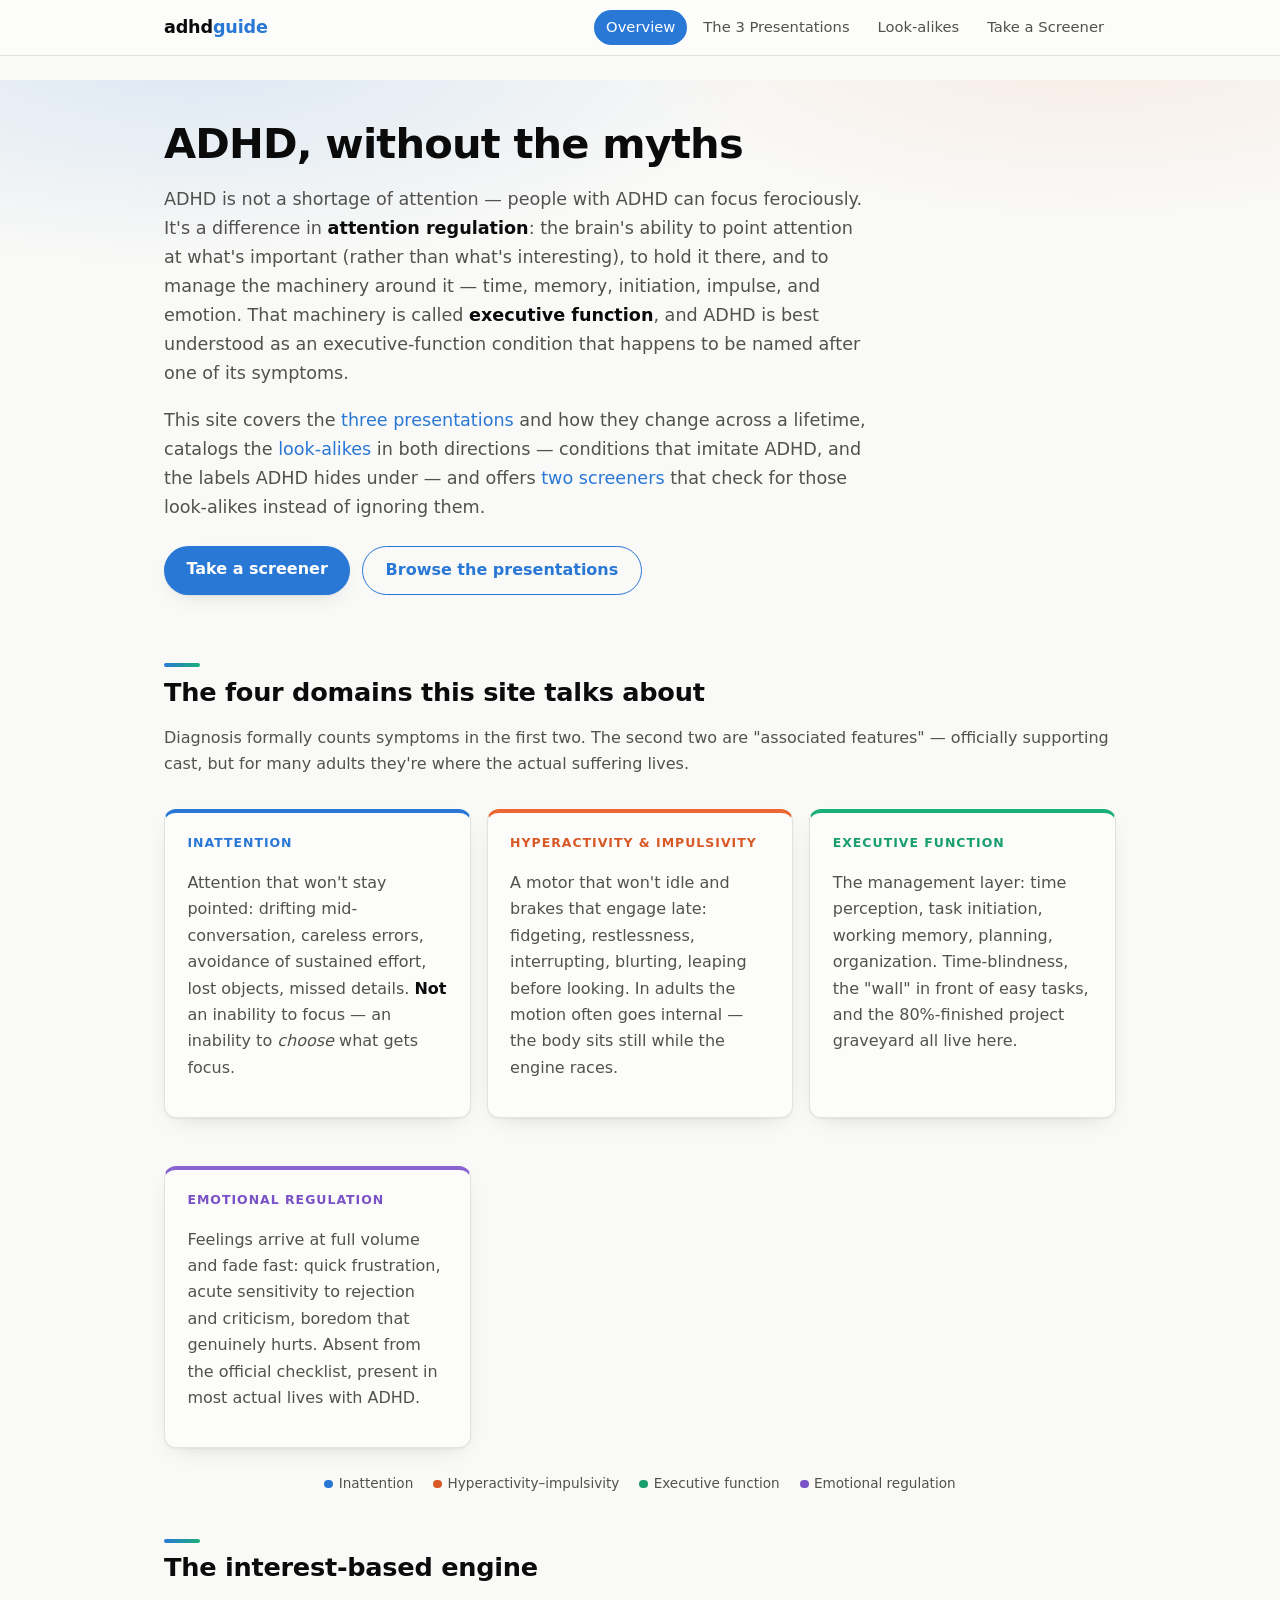
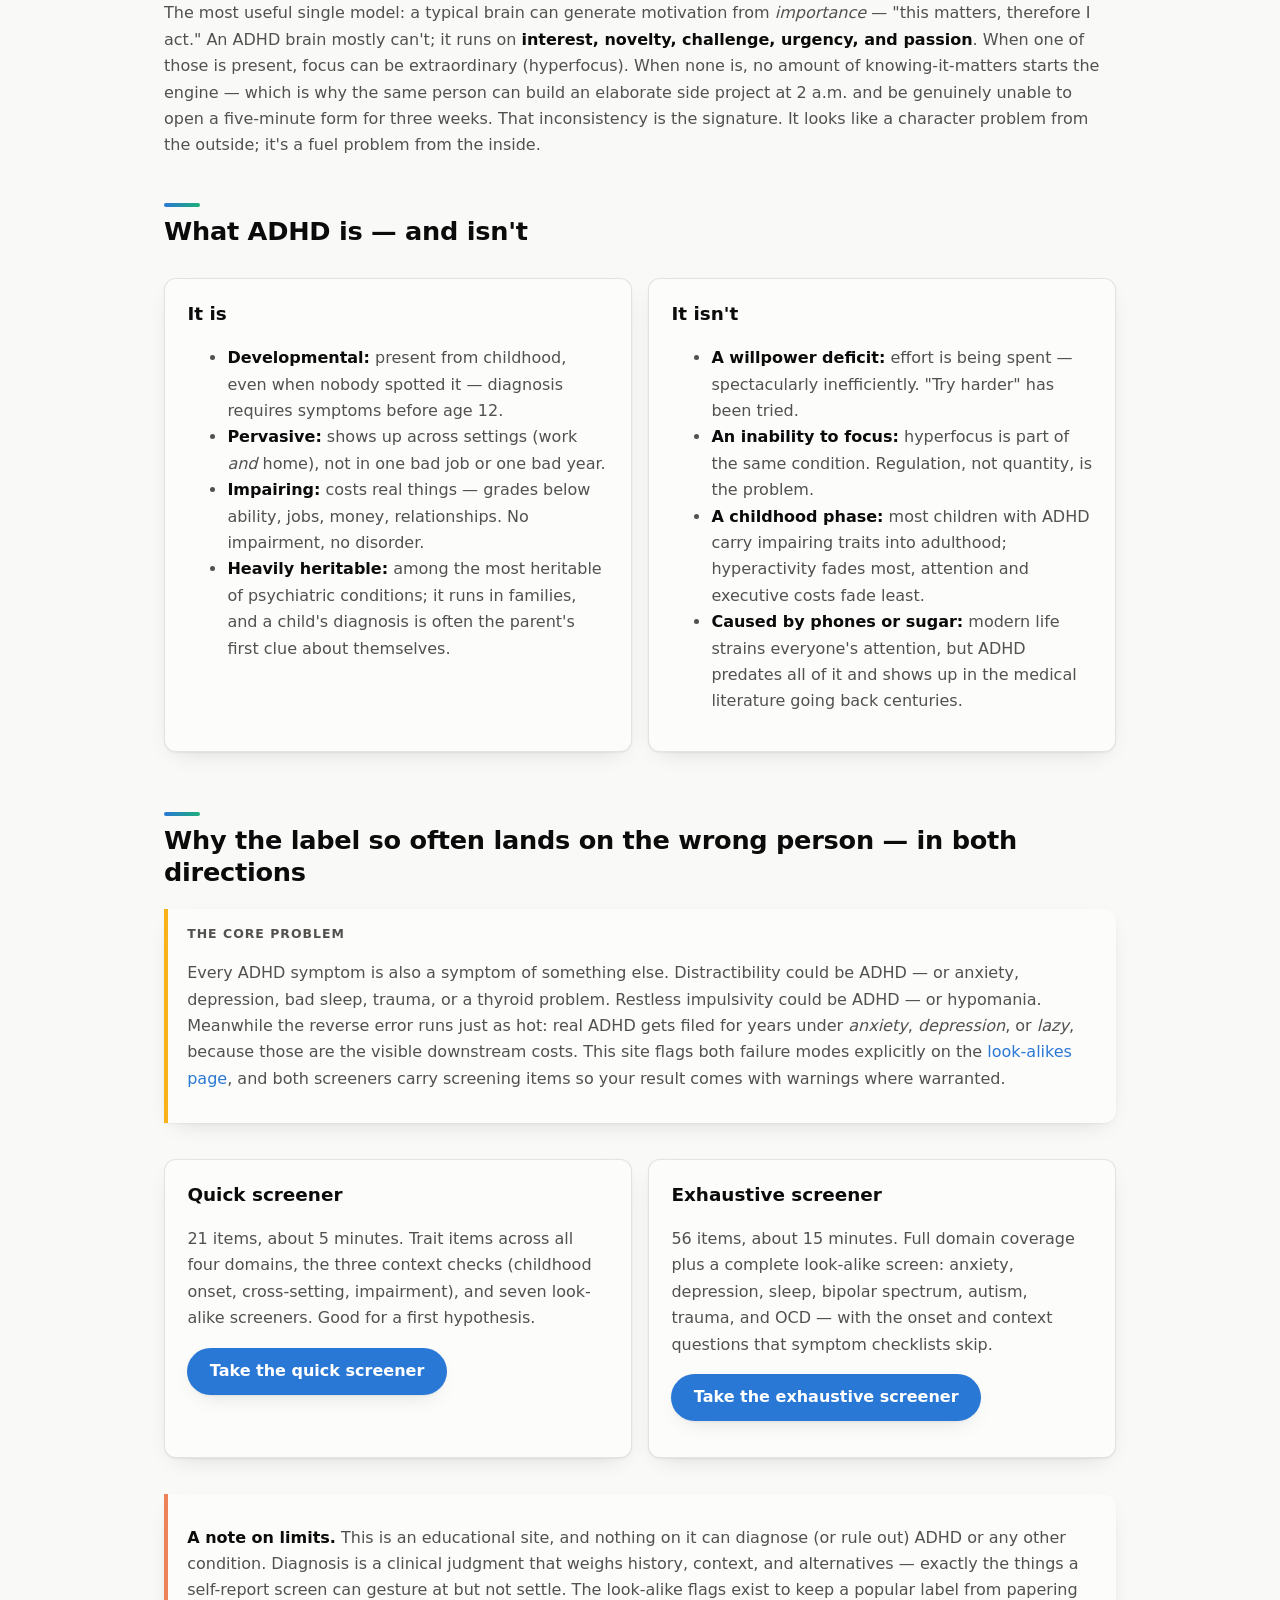
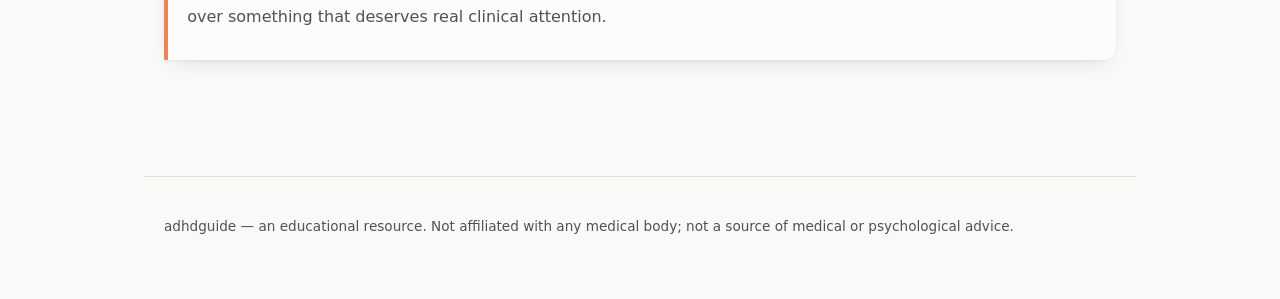
==== adhd-site/index.html @ b5c97268 "Add adhdguide: ADHD educational site with presentations, look-alikes, and screeners Static site in t" ====
<!DOCTYPE html>
<html lang="en">
<head>
  <meta charset="utf-8">
  <meta name="viewport" content="width=device-width, initial-scale=1">
  <title>ADHD — Presentations, Look-alikes &amp; Honest Screening</title>
  <meta name="description" content="A guide to ADHD's three presentations, executive function, and emotional regulation — with an honest look at the conditions that imitate ADHD (and the labels ADHD hides under) and two screeners that check for them.">
  <link rel="icon" href="data:image/svg+xml,%3Csvg xmlns='http://www.w3.org/2000/svg' viewBox='0 0 100 100'%3E%3Ccircle cx='50' cy='50' r='44' fill='none' stroke='%232a78d6' stroke-width='7'/%3E%3Cpath d='M24 62 L42 44 L54 56 L78 32' fill='none' stroke='%23eb6834' stroke-width='7' stroke-linecap='round' stroke-linejoin='round'/%3E%3C/svg%3E">
  <meta name="theme-color" content="#f9f9f7" media="(prefers-color-scheme: light)">
  <meta name="theme-color" content="#0d0d0d" media="(prefers-color-scheme: dark)">
  <link rel="stylesheet" href="css/style.css">
</head>
<body>
  <header class="site">
    <div class="bar">
      <a class="brand" href="index.html">adhd<span>guide</span></a>
      <nav class="main" aria-label="Main">
        <a href="index.html" aria-current="page">Overview</a>
        <a href="presentations.html">The 3 Presentations</a>
        <a href="lookalikes.html">Look-alikes</a>
        <a href="screeners.html">Take a Screener</a>
      </nav>
    </div>
  </header>

  <main>
    <section class="hero">
      <h1>ADHD, without the myths</h1>
      <p class="lede">
        ADHD is not a shortage of attention — people with ADHD can focus ferociously. It's a
        difference in <strong>attention regulation</strong>: the brain's ability to point attention
        at what's important (rather than what's interesting), to hold it there, and to manage the
        machinery around it — time, memory, initiation, impulse, and emotion. That machinery is
        called <strong>executive function</strong>, and ADHD is best understood as an
        executive-function condition that happens to be named after one of its symptoms.
      </p>
      <p class="lede">
        This site covers the <a href="presentations.html">three presentations</a> and how they change
        across a lifetime, catalogs the <a href="lookalikes.html">look-alikes</a> in both directions —
        conditions that imitate ADHD, and the labels ADHD hides under — and offers
        <a href="screeners.html">two screeners</a> that check for those look-alikes instead of
        ignoring them.
      </p>
      <div class="cta-row">
        <a class="btn" href="screeners.html">Take a screener</a>
        <a class="btn ghost" href="presentations.html">Browse the presentations</a>
      </div>
    </section>

    <h2>The four domains this site talks about</h2>
    <p>
      Diagnosis formally counts symptoms in the first two. The second two are "associated features" —
      officially supporting cast, but for many adults they're where the actual suffering lives.
    </p>
    <div class="grid cols-2">
      <div class="card d-ia">
        <p class="kicker d-ia">Inattention</p>
        <p>Attention that won't stay pointed: drifting mid-conversation, careless errors, avoidance
        of sustained effort, lost objects, missed details. <strong>Not</strong> an inability to
        focus — an inability to <em>choose</em> what gets focus.</p>
      </div>
      <div class="card d-hi">
        <p class="kicker d-hi">Hyperactivity &amp; impulsivity</p>
        <p>A motor that won't idle and brakes that engage late: fidgeting, restlessness,
        interrupting, blurting, leaping before looking. In adults the motion often goes internal —
        the body sits still while the engine races.</p>
      </div>
      <div class="card d-ef">
        <p class="kicker d-ef">Executive function</p>
        <p>The management layer: time perception, task initiation, working memory, planning,
        organization. Time-blindness, the "wall" in front of easy tasks, and the 80%-finished
        project graveyard all live here.</p>
      </div>
      <div class="card d-er">
        <p class="kicker d-er">Emotional regulation</p>
        <p>Feelings arrive at full volume and fade fast: quick frustration, acute sensitivity to
        rejection and criticism, boredom that genuinely hurts. Absent from the official checklist,
        present in most actual lives with ADHD.</p>
      </div>
    </div>
    <p class="domain-legend" aria-hidden="true">
      <span class="l-ia">Inattention</span>
      <span class="l-hi">Hyperactivity–impulsivity</span>
      <span class="l-ef">Executive function</span>
      <span class="l-er">Emotional regulation</span>
    </p>

    <h2>The interest-based engine</h2>
    <p>
      The most useful single model: a typical brain can generate motivation from
      <em>importance</em> — "this matters, therefore I act." An ADHD brain mostly can't; it runs on
      <strong>interest, novelty, challenge, urgency, and passion</strong>. When one of those is
      present, focus can be extraordinary (hyperfocus). When none is, no amount of knowing-it-matters
      starts the engine — which is why the same person can build an elaborate side project at 2 a.m.
      and be genuinely unable to open a five-minute form for three weeks. That inconsistency is the
      signature. It looks like a character problem from the outside; it's a fuel problem from the inside.
    </p>

    <h2>What ADHD is — and isn't</h2>
    <div class="grid cols-2">
      <div class="card">
        <h3 style="margin-top:0">It is</h3>
        <ul>
          <li><strong>Developmental:</strong> present from childhood, even when nobody spotted it — diagnosis requires symptoms before age 12.</li>
          <li><strong>Pervasive:</strong> shows up across settings (work <em>and</em> home), not in one bad job or one bad year.</li>
          <li><strong>Impairing:</strong> costs real things — grades below ability, jobs, money, relationships. No impairment, no disorder.</li>
          <li><strong>Heavily heritable:</strong> among the most heritable of psychiatric conditions; it runs in families, and a child's diagnosis is often the parent's first clue about themselves.</li>
        </ul>
      </div>
      <div class="card">
        <h3 style="margin-top:0">It isn't</h3>
        <ul>
          <li><strong>A willpower deficit:</strong> effort is being spent — spectacularly inefficiently. "Try harder" has been tried.</li>
          <li><strong>An inability to focus:</strong> hyperfocus is part of the same condition. Regulation, not quantity, is the problem.</li>
          <li><strong>A childhood phase:</strong> most children with ADHD carry impairing traits into adulthood; hyperactivity fades most, attention and executive costs fade least.</li>
          <li><strong>Caused by phones or sugar:</strong> modern life strains everyone's attention, but ADHD predates all of it and shows up in the medical literature going back centuries.</li>
        </ul>
      </div>
    </div>

    <h2>Why the label so often lands on the wrong person — in both directions</h2>
    <div class="callout flag">
      <p class="kicker">The core problem</p>
      <p>
        Every ADHD symptom is also a symptom of something else. Distractibility could be ADHD — or
        anxiety, depression, bad sleep, trauma, or a thyroid problem. Restless impulsivity could be
        ADHD — or hypomania. Meanwhile the reverse error runs just as hot: real ADHD gets filed for
        years under <em>anxiety</em>, <em>depression</em>, or <em>lazy</em>, because those are the
        visible downstream costs. This site flags both failure modes explicitly on the
        <a href="lookalikes.html">look-alikes page</a>, and both screeners carry screening items so
        your result comes with warnings where warranted.
      </p>
    </div>

    <div class="grid cols-2">
      <div class="card hoverable">
        <h3 style="margin-top:0">Quick screener</h3>
        <p>21 items, about 5 minutes. Trait items across all four domains, the three context checks
        (childhood onset, cross-setting, impairment), and seven look-alike screeners. Good for a
        first hypothesis.</p>
        <p><a class="btn" href="screeners.html#short">Take the quick screener</a></p>
      </div>
      <div class="card hoverable">
        <h3 style="margin-top:0">Exhaustive screener</h3>
        <p>56 items, about 15 minutes. Full domain coverage plus a complete look-alike screen:
        anxiety, depression, sleep, bipolar spectrum, autism, trauma, and OCD — with the onset and
        context questions that symptom checklists skip.</p>
        <p><a class="btn" href="screeners.html#full">Take the exhaustive screener</a></p>
      </div>
    </div>

    <div class="callout caution">
      <p><strong>A note on limits.</strong> This is an educational site, and nothing on it can
      diagnose (or rule out) ADHD or any other condition. Diagnosis is a clinical judgment that
      weighs history, context, and alternatives — exactly the things a self-report screen can gesture
      at but not settle. The look-alike flags exist to keep a popular label from papering over
      something that deserves real clinical attention.</p>
    </div>
  </main>

  <footer class="site">
    <p>adhdguide — an educational resource. Not affiliated with any medical body; not a source of
    medical or psychological advice.</p>
  </footer>
</body>
</html>
---- adhd-site/css/style.css ----
/* ---------- Design tokens ---------- */
:root {
  color-scheme: light;
  --page: #f9f9f7;
  --surface: #fcfcfb;
  --ink: #0b0b0b;
  --ink-2: #52514e;
  --muted: #898781;
  --hairline: #e1e0d9;
  --baseline: #c3c2b7;
  --border: rgba(11, 11, 11, 0.10);
  --shadow: 0 1px 2px rgba(11, 11, 11, 0.05), 0 8px 24px -12px rgba(11, 11, 11, 0.18);
  --shadow-lift: 0 2px 4px rgba(11, 11, 11, 0.06), 0 14px 32px -12px rgba(11, 11, 11, 0.22);
  --accent: #2a78d6;       /* blue 450 */
  --accent-deep: #1c5cab;  /* blue 550 */
  --accent-soft: #cde2fb;  /* blue 100 */
  /* Domain accents (deep = dark-surface step, used where white text sits on the color) */
  --d-ia: #2a78d6;  --d-ia-deep: #2a78d6;   /* inattention · blue */
  --d-hi: #eb6834;  --d-hi-deep: #d95926;   /* hyperactivity-impulsivity · orange */
  --d-ef: #1baf7a;  --d-ef-deep: #199e70;   /* executive function · green */
  --d-er: #8a63d2;  --d-er-deep: #7a52c7;   /* emotional regulation · purple */
  --warning: #fab219;
  --serious: #ec835a;
  --good-text: #006300;
  --radius: 12px;
  --maxw: 62rem;
}
@media (prefers-color-scheme: dark) {
  :root:not([data-theme="light"]) {
    color-scheme: dark;
    --page: #0d0d0d;
    --surface: #1a1a19;
    --ink: #ffffff;
    --ink-2: #c3c2b7;
    --muted: #898781;
    --hairline: #2c2c2a;
    --baseline: #383835;
    --border: rgba(255, 255, 255, 0.10);
    --shadow: 0 1px 2px rgba(0, 0, 0, 0.4), 0 8px 24px -12px rgba(0, 0, 0, 0.6);
    --shadow-lift: 0 2px 4px rgba(0, 0, 0, 0.5), 0 14px 32px -12px rgba(0, 0, 0, 0.7);
    --accent: #3987e5;
    --accent-deep: #256abf;
    --accent-soft: #184f95;
    --d-ia: #3987e5;  --d-ia-deep: #2a78d6;
    --d-hi: #d95926;  --d-hi-deep: #d95926;
    --d-ef: #199e70;  --d-ef-deep: #199e70;
    --d-er: #9a77dd;  --d-er-deep: #8a63d2;
    --good-text: #0ca30c;
  }
}
:root[data-theme="dark"] {
  color-scheme: dark;
  --page: #0d0d0d;
  --surface: #1a1a19;
  --ink: #ffffff;
  --ink-2: #c3c2b7;
  --muted: #898781;
  --hairline: #2c2c2a;
  --baseline: #383835;
  --border: rgba(255, 255, 255, 0.10);
  --shadow: 0 1px 2px rgba(0, 0, 0, 0.4), 0 8px 24px -12px rgba(0, 0, 0, 0.6);
  --shadow-lift: 0 2px 4px rgba(0, 0, 0, 0.5), 0 14px 32px -12px rgba(0, 0, 0, 0.7);
  --accent: #3987e5;
  --accent-deep: #256abf;
  --accent-soft: #184f95;
  --d-ia: #3987e5;  --d-ia-deep: #2a78d6;
  --d-hi: #d95926;  --d-hi-deep: #d95926;
  --d-ef: #199e70;  --d-ef-deep: #199e70;
  --d-er: #9a77dd;  --d-er-deep: #8a63d2;
  --good-text: #0ca30c;
}

/* ---------- Base ---------- */
* { box-sizing: border-box; }
html { scroll-behavior: smooth; }
@media (prefers-reduced-motion: reduce) {
  html { scroll-behavior: auto; }
  *, *::before, *::after { transition: none !important; animation: none !important; }
}
body {
  margin: 0;
  background: var(--page);
  color: var(--ink);
  font-family: system-ui, -apple-system, "Segoe UI", sans-serif;
  line-height: 1.65;
  font-size: 1rem;
  -webkit-text-size-adjust: 100%;
}
main { max-width: var(--maxw); margin: 0 auto; padding: 1.5rem 1.25rem 4rem; }
h1 { font-size: clamp(1.85rem, 5.5vw, 2.6rem); line-height: 1.15; margin: 1.5rem 0 0.75rem; letter-spacing: -0.02em; }
h2 { font-size: clamp(1.35rem, 3.5vw, 1.6rem); line-height: 1.25; margin: 2.75rem 0 0.85rem; letter-spacing: -0.01em; }
h3 { font-size: 1.15rem; margin: 1.5rem 0 0.5rem; }
p, li { color: var(--ink-2); }
p strong, li strong { color: var(--ink); }
a { color: var(--accent); text-decoration: none; }
a:hover { text-decoration: underline; }
hr { border: none; border-top: 1px solid var(--hairline); margin: 2rem 0; }
:focus-visible { outline: 2px solid var(--accent); outline-offset: 2px; border-radius: 4px; }
/* Anchor targets clear the sticky header */
section[id], [id^="pres-"], h1[id], h2[id], h3[id] { scroll-margin-top: 4.5rem; }

/* Section headers get a short accent rule */
main > h2::before, main h2.ruled::before {
  content: "";
  display: block;
  width: 2.25rem; height: 4px;
  border-radius: 999px;
  background: linear-gradient(90deg, var(--accent), var(--d-ef));
  margin-bottom: 0.6rem;
}

/* ---------- Header / nav ---------- */
header.site {
  background: color-mix(in srgb, var(--surface) 88%, transparent);
  -webkit-backdrop-filter: blur(10px);
  backdrop-filter: blur(10px);
  border-bottom: 1px solid var(--hairline);
  position: sticky; top: 0; z-index: 20;
}
@supports not (background: color-mix(in srgb, red 50%, blue)) {
  header.site { background: var(--surface); }
}
header.site .bar {
  max-width: var(--maxw); margin: 0 auto;
  display: flex; align-items: center; gap: 0.75rem;
  padding: 0.6rem 1.25rem;
}
.brand { font-weight: 800; color: var(--ink); font-size: 1.1rem; letter-spacing: -0.01em; flex: none; }
.brand span { color: var(--accent); }
.brand:hover { text-decoration: none; }
nav.main {
  display: flex; gap: 0.25rem; margin-left: auto;
  overflow-x: auto; white-space: nowrap;
  scrollbar-width: none; -ms-overflow-style: none;
}
nav.main::-webkit-scrollbar { display: none; }
nav.main a {
  color: var(--ink-2); padding: 0.35rem 0.75rem; border-radius: 999px;
  font-size: 0.92rem; font-weight: 500; flex: none;
}
nav.main a:hover { background: var(--page); text-decoration: none; color: var(--ink); }
nav.main a[aria-current="page"] { background: var(--accent); color: #fff; }

/* ---------- Hero ---------- */
.hero {
  position: relative;
  width: 100vw;
  margin-left: calc(50% - 50vw);
  padding: 2.5rem max(1.25rem, calc(50vw - var(--maxw) / 2 + 1.25rem)) 1rem;
  background:
    radial-gradient(60rem 22rem at 15% -5%, color-mix(in srgb, var(--d-ia) 14%, transparent), transparent 60%),
    radial-gradient(50rem 20rem at 85% -10%, color-mix(in srgb, var(--d-hi) 10%, transparent), transparent 60%);
}
.hero h1 { margin-top: 0; }
.hero .lede { font-size: 1.1rem; max-width: 44rem; }
.cta-row { display: flex; gap: 0.75rem; flex-wrap: wrap; margin: 1.5rem 0 0.5rem; }

/* ---------- Cards & layout ---------- */
.card {
  background: var(--surface);
  border: 1px solid var(--border);
  border-radius: var(--radius);
  padding: 1.25rem 1.4rem;
  margin: 1rem 0;
  box-shadow: var(--shadow);
  transition: box-shadow 0.2s ease, transform 0.2s ease;
}
a .card:hover, .card.hoverable:hover { box-shadow: var(--shadow-lift); transform: translateY(-2px); }
.grid { display: grid; gap: 1rem; }
.grid.cols-2 { grid-template-columns: repeat(auto-fit, minmax(min(17rem, 100%), 1fr)); }
.grid.cols-3 { grid-template-columns: repeat(auto-fit, minmax(min(14rem, 100%), 1fr)); }
.grid.cols-4 { grid-template-columns: repeat(auto-fit, minmax(min(12rem, 100%), 1fr)); }

/* Domain accents */
.card.d-ia { border-top: 4px solid var(--d-ia); }
.card.d-hi { border-top: 4px solid var(--d-hi); }
.card.d-ef { border-top: 4px solid var(--d-ef); }
.card.d-er { border-top: 4px solid var(--d-er); }

.pill {
  display: inline-block; font-size: 0.8rem; font-weight: 600;
  padding: 0.15rem 0.65rem; border-radius: 999px;
  background: var(--accent-soft); color: var(--ink);
  margin: 0 0.35rem 0.25rem 0;
}
.kicker {
  text-transform: uppercase; letter-spacing: 0.08em; font-size: 0.78rem;
  font-weight: 700; color: var(--muted); margin: 0 0 0.25rem;
}
.kicker.d-ia { color: var(--d-ia-deep); }
.kicker.d-hi { color: var(--d-hi-deep); }
.kicker.d-ef { color: var(--d-ef-deep); }
.kicker.d-er { color: var(--d-er-deep); }

.callout {
  border-left: 4px solid var(--accent);
  background: var(--surface);
  border-radius: 0 var(--radius) var(--radius) 0;
  padding: 0.9rem 1.2rem; margin: 1.25rem 0;
  box-shadow: var(--shadow);
}
.callout.flag { border-left-color: var(--warning); }
.callout.caution { border-left-color: var(--serious); }
.callout .kicker { color: var(--ink-2); }

/* ---------- Buttons ---------- */
.btn {
  display: inline-block; cursor: pointer;
  background: var(--accent); color: #fff; border: none;
  font: inherit; font-weight: 600;
  padding: 0.65rem 1.4rem; border-radius: 999px;
  box-shadow: var(--shadow);
  transition: background 0.15s ease, transform 0.1s ease, box-shadow 0.2s ease;
}
.btn:hover { background: var(--accent-deep); text-decoration: none; box-shadow: var(--shadow-lift); }
.btn:active { transform: translateY(1px); }
.btn.ghost {
  background: transparent; color: var(--accent);
  border: 1px solid var(--accent); box-shadow: none;
}
.btn.ghost:hover { background: var(--accent-soft); color: var(--ink); }
.btn:disabled { opacity: 0.45; cursor: not-allowed; transform: none; }

/* ---------- Tables ---------- */
table { width: 100%; border-collapse: collapse; margin: 1rem 0; font-size: 0.95rem; }
caption { text-align: left; color: var(--muted); font-size: 0.85rem; padding-bottom: 0.4rem; }
th, td { text-align: left; padding: 0.55rem 0.75rem; vertical-align: top; }
thead th { border-bottom: 2px solid var(--baseline); color: var(--ink); font-size: 0.88rem; }
tbody td { border-bottom: 1px solid var(--hairline); color: var(--ink-2); }
tbody tr:hover td { background: color-mix(in srgb, var(--accent) 4%, transparent); }
tbody td:first-child, tbody th[scope="row"] { color: var(--ink); font-weight: 600; }
.table-scroll { overflow-x: auto; border-radius: var(--radius); }

/* ---------- Domain legend ---------- */
.domain-legend { display: flex; gap: 1.25rem; justify-content: center; flex-wrap: wrap; font-size: 0.85rem; color: var(--ink-2); margin: 0.5rem 0 1rem; }
.domain-legend span::before {
  content: ""; display: inline-block; width: 0.65em; height: 0.65em;
  border-radius: 50%; margin-right: 0.4em;
}
.domain-legend .l-ia::before { background: var(--d-ia-deep); }
.domain-legend .l-hi::before { background: var(--d-hi-deep); }
.domain-legend .l-ef::before { background: var(--d-ef-deep); }
.domain-legend .l-er::before { background: var(--d-er-deep); }

/* ---------- Presentation profile ---------- */
.type-head { display: flex; align-items: center; gap: 0.75rem; flex-wrap: wrap; }
.type-num {
  background: var(--accent); color: #fff; font-weight: 700;
  min-width: 2.5rem; height: 2.5rem; border-radius: 999px;
  display: inline-flex; align-items: center; justify-content: center;
  font-size: 1.05rem; flex: none; padding: 0 0.6rem;
  box-shadow: var(--shadow);
}
.d-ia .type-num, .type-num.d-ia { background: var(--d-ia-deep); }
.d-hi .type-num, .type-num.d-hi { background: var(--d-hi-deep); }
.d-ef .type-num, .type-num.d-ef { background: var(--d-ef-deep); }
.d-er .type-num, .type-num.d-er { background: var(--d-er-deep); }
.type-jump { display: flex; flex-wrap: wrap; gap: 0.5rem; margin: 1rem 0 1.5rem; padding: 0; }
.type-jump a {
  display: inline-flex; align-items: center; gap: 0.45rem;
  padding: 0.35rem 0.85rem 0.35rem 0.4rem;
  background: var(--surface); border: 1px solid var(--border); border-radius: 999px;
  color: var(--ink); font-size: 0.9rem; font-weight: 600;
  box-shadow: var(--shadow);
  transition: box-shadow 0.15s ease, transform 0.15s ease;
}
.type-jump a:hover { text-decoration: none; box-shadow: var(--shadow-lift); transform: translateY(-1px); }
.type-jump .type-num { min-width: 1.6rem; height: 1.6rem; font-size: 0.8rem; padding: 0 0.45rem; box-shadow: none; }
.fact-grid { display: grid; grid-template-columns: repeat(auto-fit, minmax(min(15rem, 100%), 1fr)); gap: 0.75rem 1.5rem; margin: 0.75rem 0; }
.fact-grid div { font-size: 0.95rem; color: var(--ink-2); }
.fact-grid b { display: block; color: var(--ink); font-size: 0.82rem; text-transform: uppercase; letter-spacing: 0.05em; }
details.wings, details.more {
  border-top: 1px solid var(--hairline); margin-top: 0.9rem; padding-top: 0.6rem;
}
details summary { cursor: pointer; font-weight: 600; color: var(--ink); }
details summary:hover { color: var(--accent); }

/* ---------- Quiz ---------- */
.quiz-progress { height: 8px; background: var(--hairline); border-radius: 999px; overflow: hidden; margin: 1rem 0; }
.quiz-progress > div {
  height: 100%;
  background: linear-gradient(90deg, var(--accent-deep), var(--accent));
  border-radius: 999px; transition: width 0.25s ease;
}
.q-text { font-size: clamp(1.1rem, 3vw, 1.3rem); color: var(--ink); font-weight: 600; margin: 1rem 0 1.25rem; min-height: 3.5rem; }
.likert { display: grid; grid-template-columns: repeat(5, minmax(0, 1fr)); gap: 0.5rem; }
.likert button {
  font: inherit; cursor: pointer; padding: 0.75rem 0.4rem;
  min-height: 44px;
  background: var(--surface); color: var(--ink-2);
  border: 1px solid var(--border); border-radius: var(--radius);
  font-size: 0.85rem; line-height: 1.25;
  box-shadow: var(--shadow);
  transition: border-color 0.12s ease, background 0.12s ease, transform 0.12s ease;
}
.likert button:hover { border-color: var(--accent); color: var(--ink); transform: translateY(-1px); }
.likert button.sel { background: var(--accent); color: #fff; border-color: var(--accent); }
@media (max-width: 620px) {
  .likert { grid-template-columns: 1fr; gap: 0.55rem; }
  .likert button { font-size: 0.95rem; padding: 0.8rem 1rem; text-align: left; }
}
.quiz-nav { display: flex; align-items: center; justify-content: space-between; margin-top: 1.5rem; gap: 1rem; }
.quiz-nav .btn { flex: none; }
.quiz-meta { color: var(--muted); font-size: 0.85rem; }

/* ---------- Results chart (single-series bars, direct-labeled) ---------- */
.score-chart { margin: 1rem 0; }
.score-row {
  display: grid; grid-template-columns: 12rem minmax(0, 1fr) 2.6rem;
  align-items: center; gap: 0.75rem; margin-bottom: 2px; /* 2px surface gap between bars */
}
.score-row .name { font-size: 0.92rem; color: var(--ink); text-align: right; line-height: 1.3; }
.score-row .track { display: block; background: transparent; border-left: 2px solid var(--baseline); padding: 3px 0; }
.score-row .bar {
  display: block; height: 14px; background: var(--accent);
  border-radius: 0 4px 4px 0; /* rounded data-end only, anchored at baseline */
  min-width: 2px;
  transition: width 0.4s ease;
}
/* Single series = one hue; the top row is marked by weight + position, never color alone. */
.score-row.top .name, .score-row.top .val { font-weight: 700; }
.score-row .val { font-size: 0.88rem; color: var(--ink-2); font-variant-numeric: tabular-nums; }
@media (max-width: 560px) {
  .score-row { grid-template-columns: 7.6rem minmax(0, 1fr) 2.2rem; }
  .score-row .name { font-size: 0.78rem; }
}

/* Context checklist on results */
.check-list { list-style: none; padding: 0; margin: 0.75rem 0; }
.check-list li { padding: 0.35rem 0; border-bottom: 1px solid var(--hairline); }
.check-list li:last-child { border-bottom: none; }
.check-list .ok::before { content: "✓ "; color: var(--good-text); font-weight: 700; }
.check-list .warn::before { content: "⚠ "; }

.result-flag { margin-top: 1rem; }
.result-flag h4 { margin: 0 0 0.35rem; }

footer.site {
  border-top: 1px solid var(--hairline);
  color: var(--muted); font-size: 0.85rem;
  max-width: var(--maxw); margin: 2rem auto 0; padding: 1.5rem 1.25rem 3rem;
}
.visually-hidden {
  position: absolute; width: 1px; height: 1px; overflow: hidden;
  clip: rect(0 0 0 0); white-space: nowrap;
}
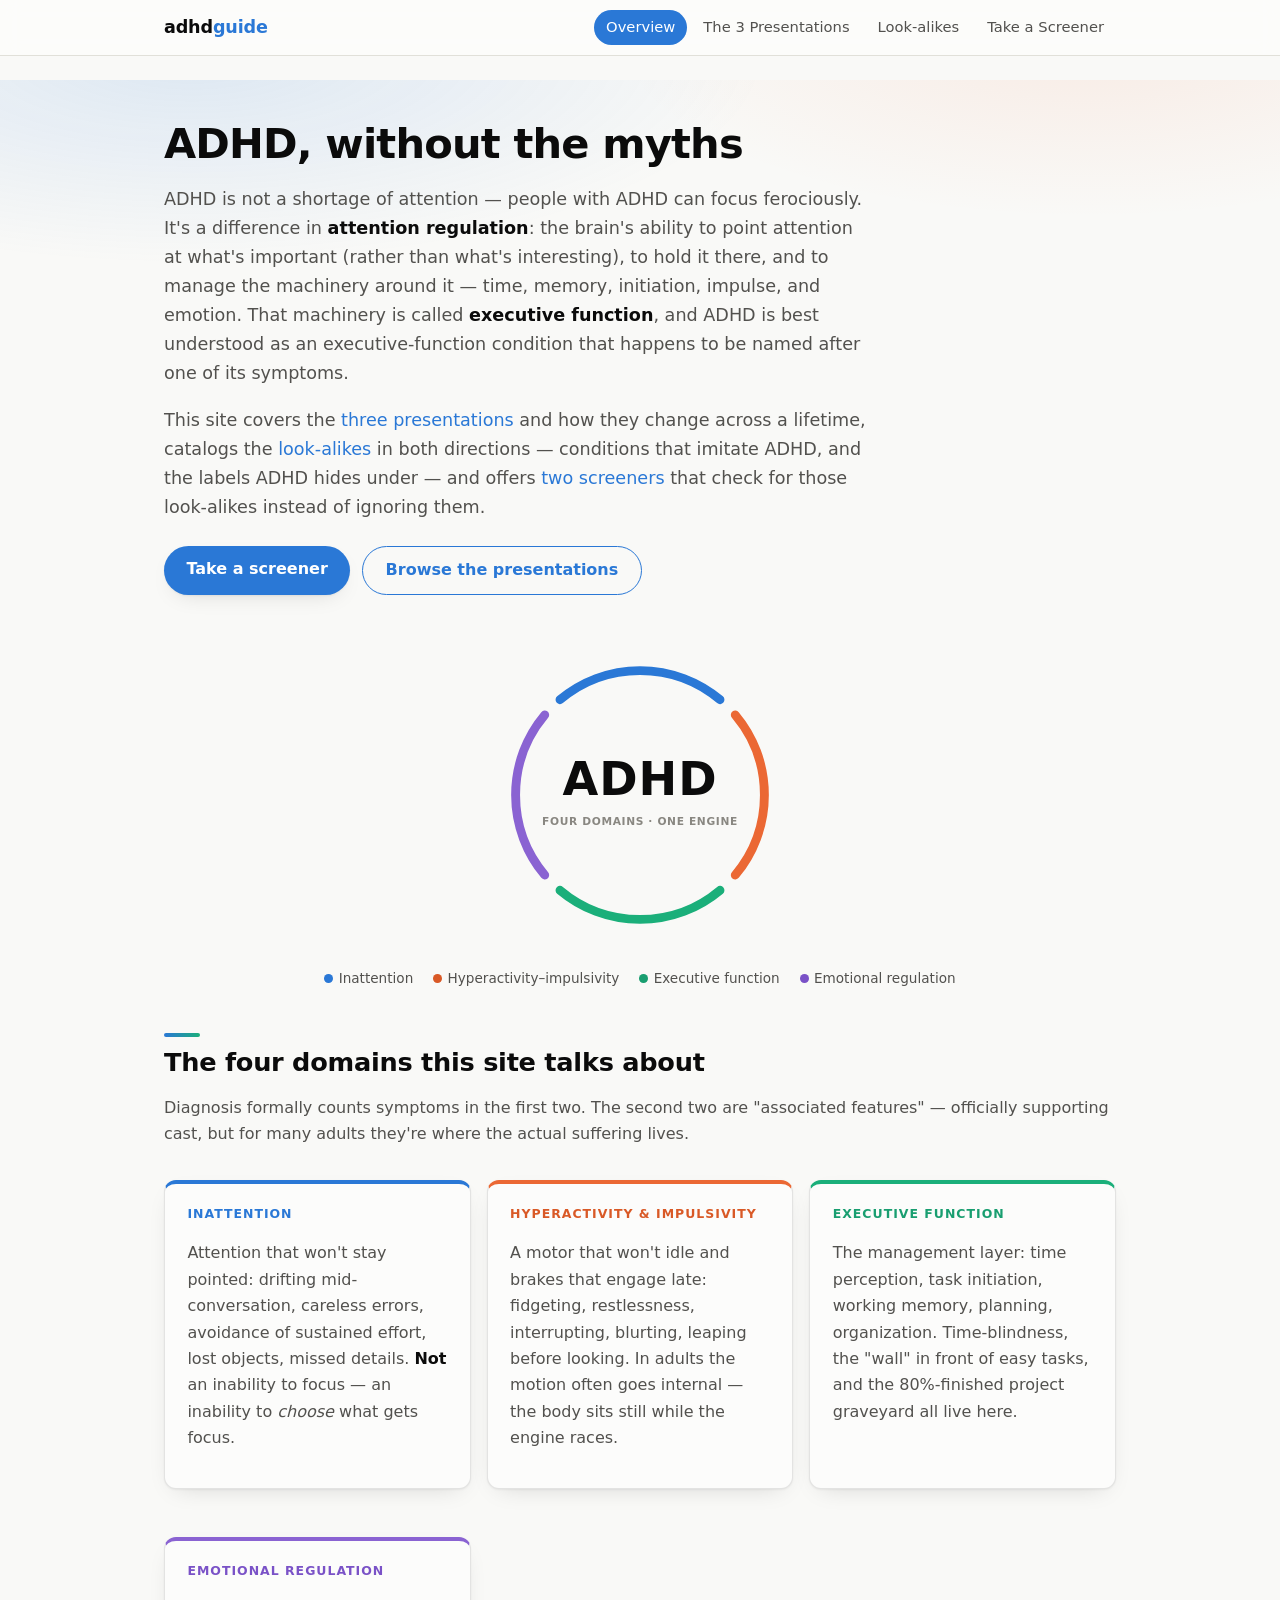
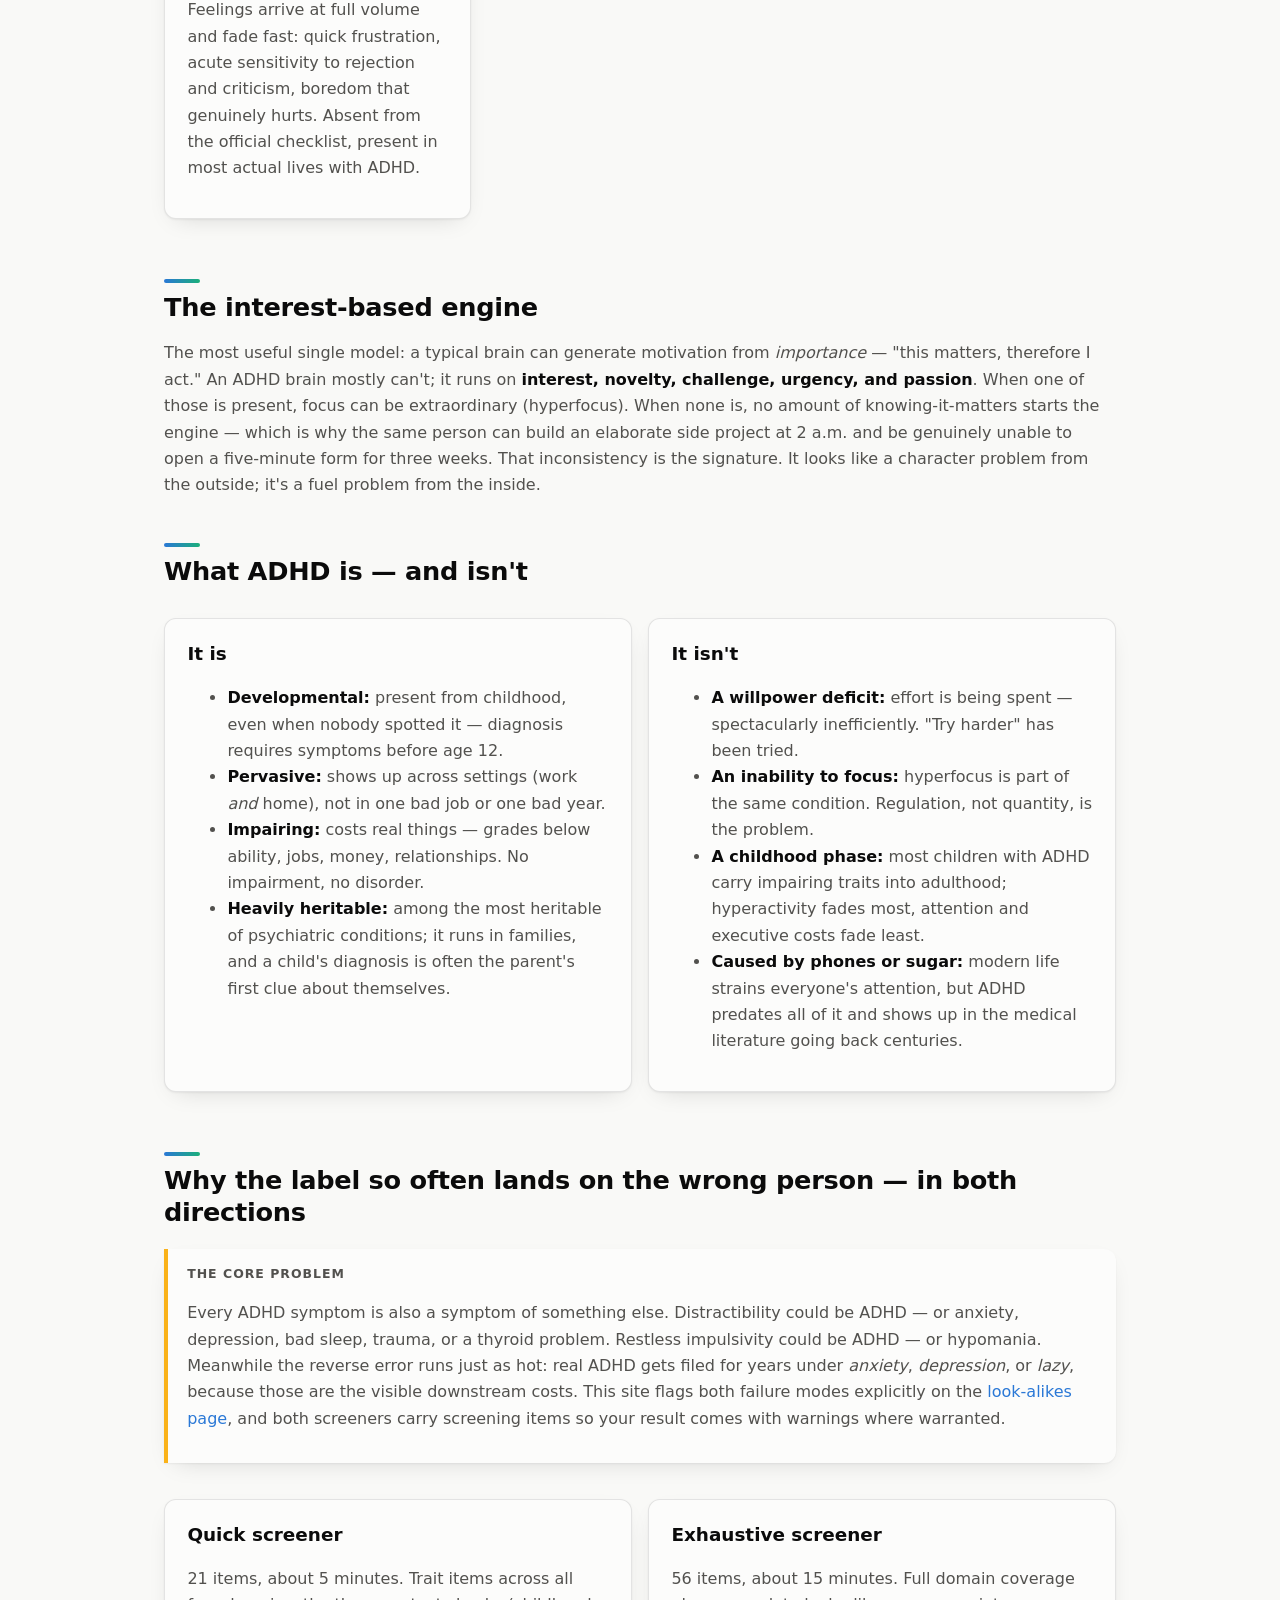
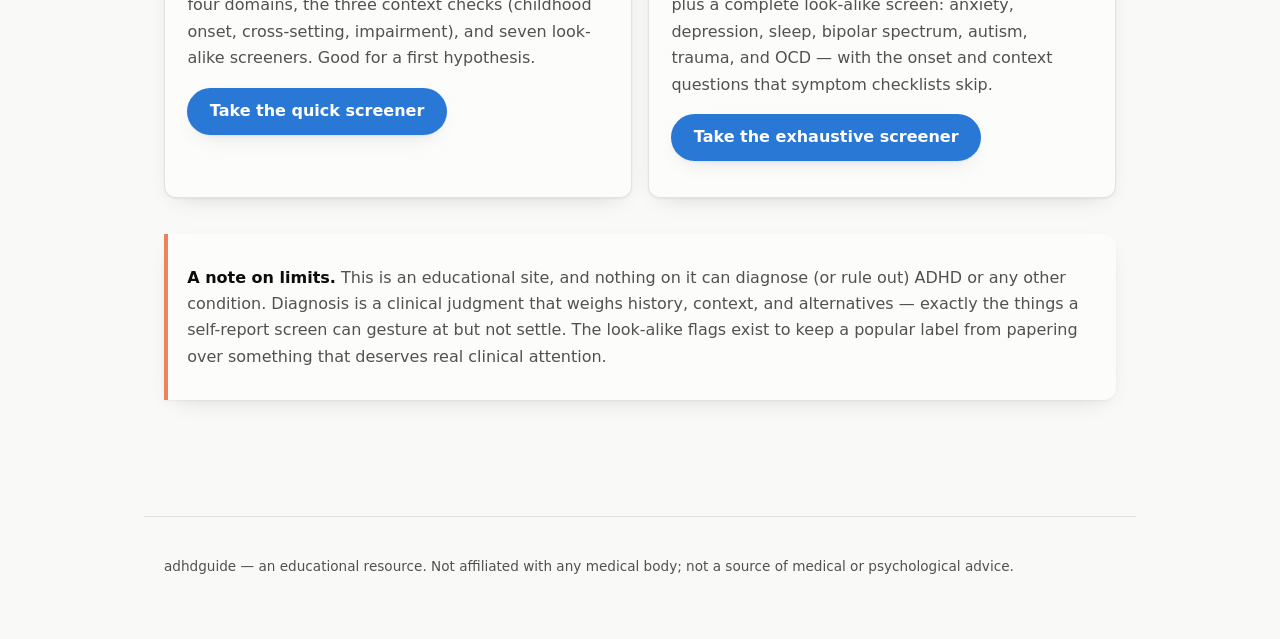
==== commit 8d83ec22: "Default to light theme, add mobile hamburger nav, close design-parity gaps - Light theme is now the " ====
--- a/adhd-site/index.html
+++ b/adhd-site/index.html
@@ -6,15 +6,15 @@
   <title>ADHD — Presentations, Look-alikes &amp; Honest Screening</title>
   <meta name="description" content="A guide to ADHD's three presentations, executive function, and emotional regulation — with an honest look at the conditions that imitate ADHD (and the labels ADHD hides under) and two screeners that check for them.">
   <link rel="icon" href="data:image/svg+xml,%3Csvg xmlns='http://www.w3.org/2000/svg' viewBox='0 0 100 100'%3E%3Ccircle cx='50' cy='50' r='44' fill='none' stroke='%232a78d6' stroke-width='7'/%3E%3Cpath d='M24 62 L42 44 L54 56 L78 32' fill='none' stroke='%23eb6834' stroke-width='7' stroke-linecap='round' stroke-linejoin='round'/%3E%3C/svg%3E">
-  <meta name="theme-color" content="#f9f9f7" media="(prefers-color-scheme: light)">
-  <meta name="theme-color" content="#0d0d0d" media="(prefers-color-scheme: dark)">
+  <meta name="theme-color" content="#f9f9f7">
   <link rel="stylesheet" href="css/style.css">
 </head>
 <body>
   <header class="site">
     <div class="bar">
       <a class="brand" href="index.html">adhd<span>guide</span></a>
-      <nav class="main" aria-label="Main">
+      <button class="nav-toggle" type="button" aria-expanded="false" aria-controls="site-nav" aria-label="Menu"><span></span><span></span><span></span></button>
+      <nav class="main" id="site-nav" aria-label="Main">
         <a href="index.html" aria-current="page">Overview</a>
         <a href="presentations.html">The 3 Presentations</a>
         <a href="lookalikes.html">Look-alikes</a>
@@ -47,6 +47,26 @@
       </div>
     </section>
 
+    <div class="symbol-wrap" aria-hidden="true">
+      <svg width="360" height="360" viewBox="0 0 360 360">
+        <!-- four 80° arcs, one per domain, clockwise from the top -->
+        <path class="arc arc-ia" d="M 90 72.8 A 140 140 0 0 1 270 72.8"/>
+        <path class="arc arc-hi" d="M 287.2 90 A 140 140 0 0 1 287.2 270"/>
+        <path class="arc arc-ef" d="M 270 287.2 A 140 140 0 0 1 90 287.2"/>
+        <path class="arc arc-er" d="M 72.8 270 A 140 140 0 0 1 72.8 90"/>
+        <g text-anchor="middle">
+          <text class="center-label" x="180" y="180">ADHD</text>
+          <text class="center-sub" x="180" y="214">four domains · one engine</text>
+        </g>
+      </svg>
+    </div>
+    <p class="domain-legend" aria-hidden="true">
+      <span class="l-ia">Inattention</span>
+      <span class="l-hi">Hyperactivity–impulsivity</span>
+      <span class="l-ef">Executive function</span>
+      <span class="l-er">Emotional regulation</span>
+    </p>
+
     <h2>The four domains this site talks about</h2>
     <p>
       Diagnosis formally counts symptoms in the first two. The second two are "associated features" —
@@ -78,12 +98,6 @@
         present in most actual lives with ADHD.</p>
       </div>
     </div>
-    <p class="domain-legend" aria-hidden="true">
-      <span class="l-ia">Inattention</span>
-      <span class="l-hi">Hyperactivity–impulsivity</span>
-      <span class="l-ef">Executive function</span>
-      <span class="l-er">Emotional regulation</span>
-    </p>
 
     <h2>The interest-based engine</h2>
     <p>
@@ -162,5 +176,7 @@
     <p>adhdguide — an educational resource. Not affiliated with any medical body; not a source of
     medical or psychological advice.</p>
   </footer>
+
+  <script src="js/nav.js"></script>
 </body>
 </html>
--- a/adhd-site/css/style.css
+++ b/adhd-site/css/style.css
@@ -25,29 +25,8 @@
   --radius: 12px;
   --maxw: 62rem;
 }
-@media (prefers-color-scheme: dark) {
-  :root:not([data-theme="light"]) {
-    color-scheme: dark;
-    --page: #0d0d0d;
-    --surface: #1a1a19;
-    --ink: #ffffff;
-    --ink-2: #c3c2b7;
-    --muted: #898781;
-    --hairline: #2c2c2a;
-    --baseline: #383835;
-    --border: rgba(255, 255, 255, 0.10);
-    --shadow: 0 1px 2px rgba(0, 0, 0, 0.4), 0 8px 24px -12px rgba(0, 0, 0, 0.6);
-    --shadow-lift: 0 2px 4px rgba(0, 0, 0, 0.5), 0 14px 32px -12px rgba(0, 0, 0, 0.7);
-    --accent: #3987e5;
-    --accent-deep: #256abf;
-    --accent-soft: #184f95;
-    --d-ia: #3987e5;  --d-ia-deep: #2a78d6;
-    --d-hi: #d95926;  --d-hi-deep: #d95926;
-    --d-ef: #199e70;  --d-ef-deep: #199e70;
-    --d-er: #9a77dd;  --d-er-deep: #8a63d2;
-    --good-text: #0ca30c;
-  }
-}
+/* The site defaults to light regardless of system preference;
+ * dark is opt-in only, via an explicit data-theme="dark" on the root. */
 :root[data-theme="dark"] {
   color-scheme: dark;
   --page: #0d0d0d;
@@ -141,6 +120,40 @@
 nav.main a:hover { background: var(--page); text-decoration: none; color: var(--ink); }
 nav.main a[aria-current="page"] { background: var(--accent); color: #fff; }
 
+/* Hamburger toggle — hidden on desktop, replaces the pill row on small screens */
+.nav-toggle {
+  display: none; margin-left: auto; flex: none;
+  flex-direction: column; justify-content: center; align-items: stretch; gap: 5px;
+  width: 44px; height: 44px; padding: 11px 10px;
+  background: none; border: 1px solid var(--border); border-radius: 8px;
+  cursor: pointer;
+}
+.nav-toggle span {
+  display: block; height: 2px; width: 100%;
+  background: var(--ink); border-radius: 2px;
+  transition: transform 0.2s ease, opacity 0.2s ease;
+}
+.nav-toggle[aria-expanded="true"] span:nth-child(1) { transform: translateY(7px) rotate(45deg); }
+.nav-toggle[aria-expanded="true"] span:nth-child(2) { opacity: 0; }
+.nav-toggle[aria-expanded="true"] span:nth-child(3) { transform: translateY(-7px) rotate(-45deg); }
+
+@media (max-width: 640px) {
+  header.site .bar { position: relative; }
+  .nav-toggle { display: flex; }
+  nav.main {
+    display: none;
+    position: absolute; top: 100%; left: 0; right: 0;
+    flex-direction: column; gap: 0.15rem;
+    margin: 0; padding: 0.5rem 0.9rem 0.9rem;
+    background: var(--surface);
+    border-bottom: 1px solid var(--hairline);
+    box-shadow: var(--shadow-lift);
+    overflow: visible; white-space: normal;
+  }
+  nav.main.open { display: flex; }
+  nav.main a { padding: 0.6rem 0.75rem; font-size: 1rem; border-radius: 8px; }
+}
+
 /* ---------- Hero ---------- */
 .hero {
   position: relative;
@@ -230,6 +243,17 @@
 tbody tr:hover td { background: color-mix(in srgb, var(--accent) 4%, transparent); }
 tbody td:first-child, tbody th[scope="row"] { color: var(--ink); font-weight: 600; }
 .table-scroll { overflow-x: auto; border-radius: var(--radius); }
+
+/* ---------- Domain ring symbol ---------- */
+.symbol-wrap { display: flex; justify-content: center; padding: 1rem 0 0.25rem; }
+.symbol-wrap svg { max-width: min(100%, 20rem); height: auto; }
+.symbol-wrap .arc { fill: none; stroke-width: 10; stroke-linecap: round; }
+.symbol-wrap .arc-ia { stroke: var(--d-ia); }
+.symbol-wrap .arc-hi { stroke: var(--d-hi); }
+.symbol-wrap .arc-ef { stroke: var(--d-ef); }
+.symbol-wrap .arc-er { stroke: var(--d-er); }
+.symbol-wrap .center-label { fill: var(--ink); font-weight: 800; font-size: 52px; letter-spacing: 0.02em; }
+.symbol-wrap .center-sub { fill: var(--muted); font-weight: 600; font-size: 12px; letter-spacing: 0.06em; text-transform: uppercase; }
 
 /* ---------- Domain legend ---------- */
 .domain-legend { display: flex; gap: 1.25rem; justify-content: center; flex-wrap: wrap; font-size: 0.85rem; color: var(--ink-2); margin: 0.5rem 0 1rem; }
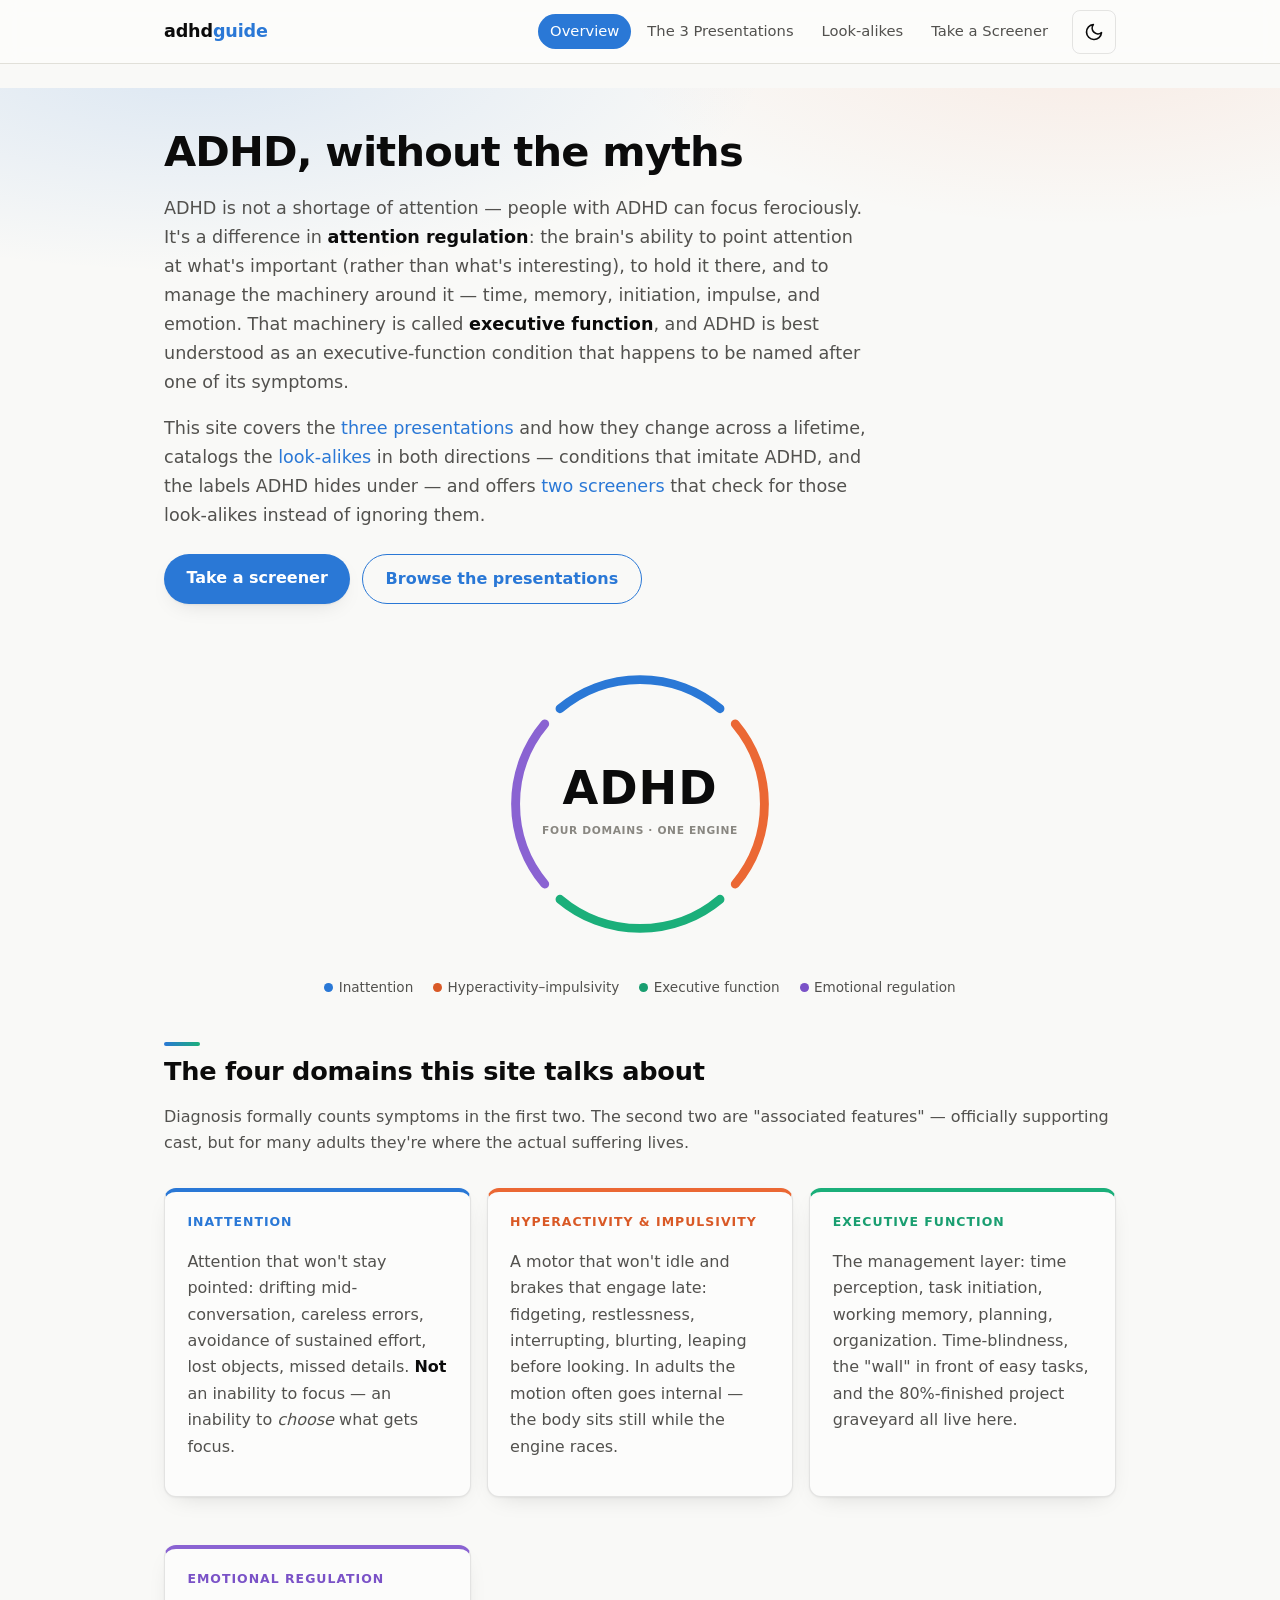
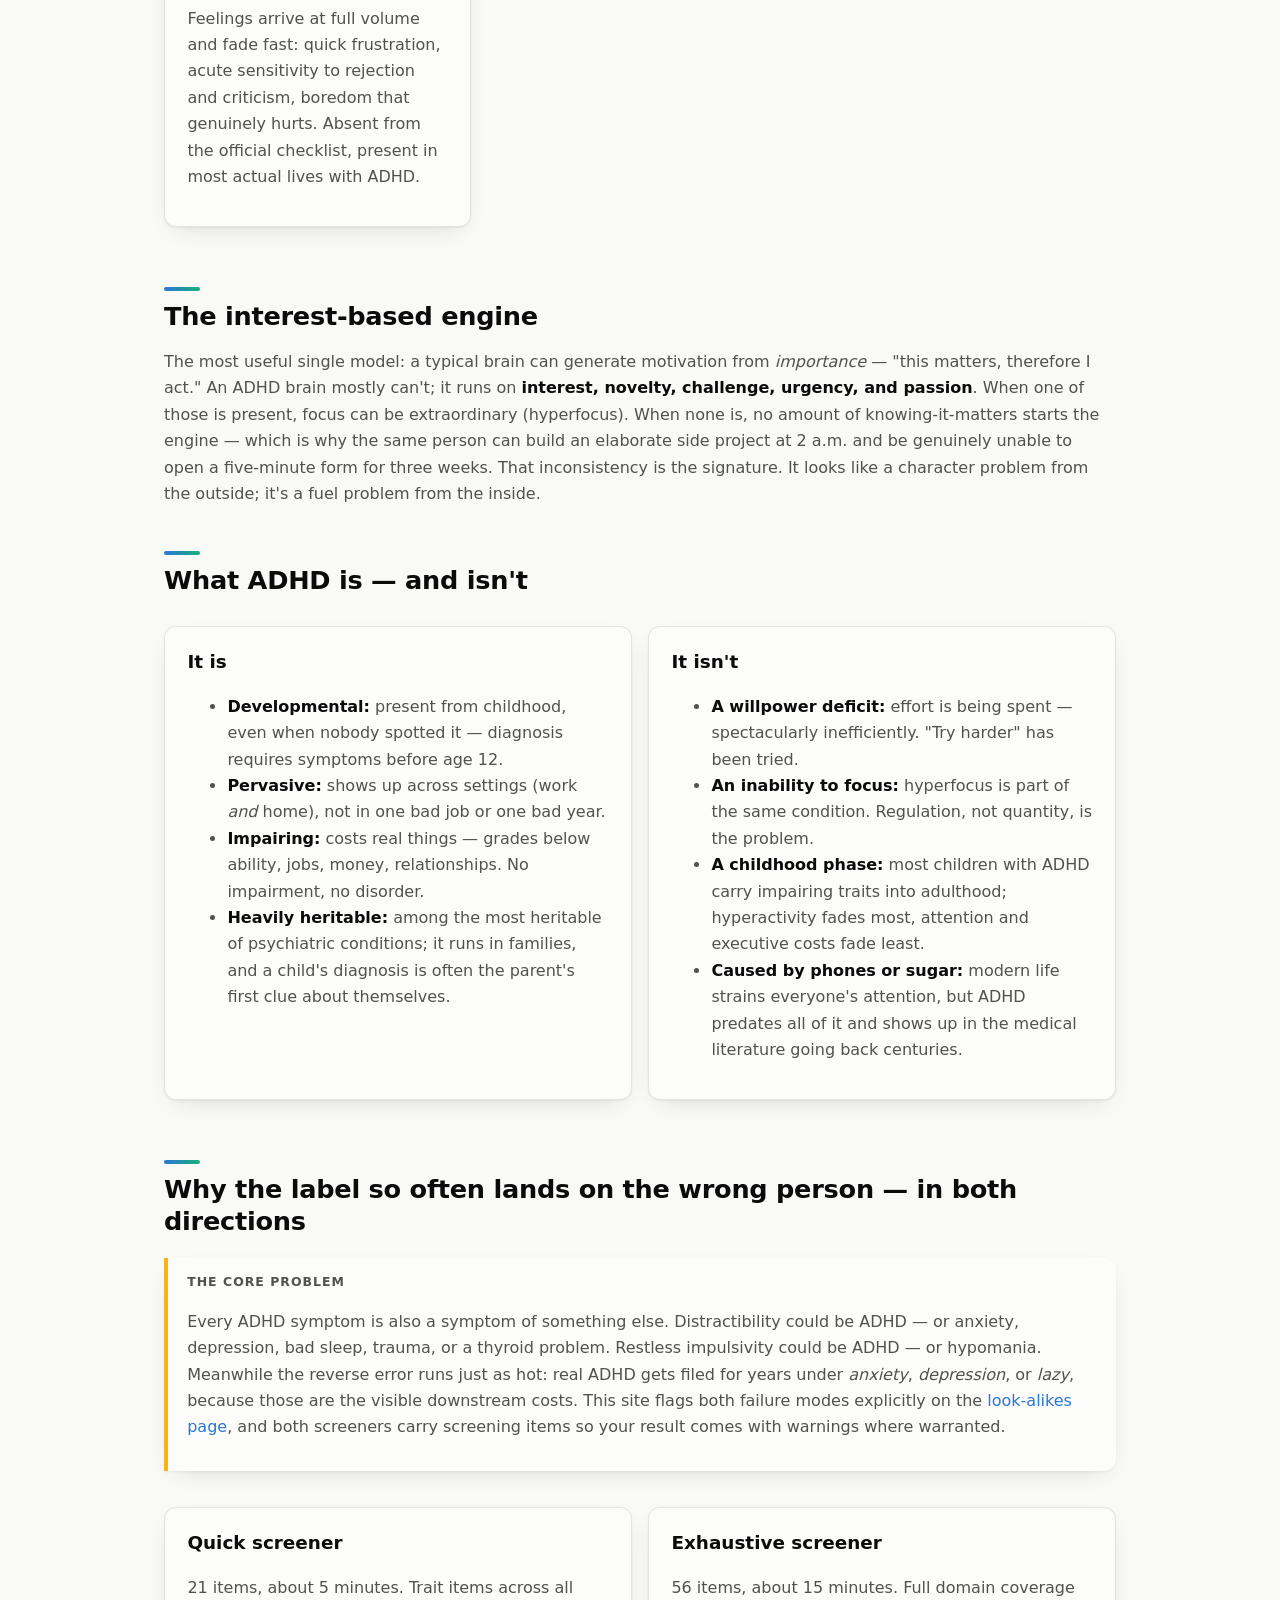
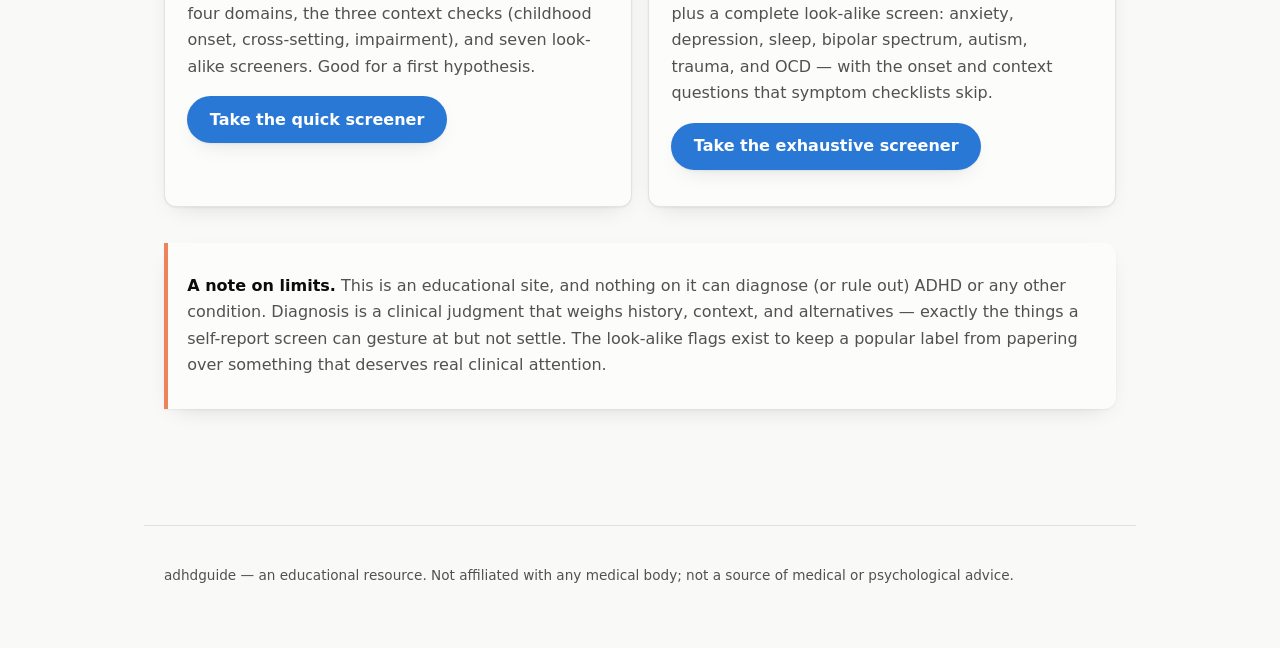
==== commit 205e9bc9: "Add dark-mode toggle button to the header Sun/moon button at the top right of every page. Light rema" ====
--- a/adhd-site/index.html
+++ b/adhd-site/index.html
@@ -7,19 +7,27 @@
   <meta name="description" content="A guide to ADHD's three presentations, executive function, and emotional regulation — with an honest look at the conditions that imitate ADHD (and the labels ADHD hides under) and two screeners that check for them.">
   <link rel="icon" href="data:image/svg+xml,%3Csvg xmlns='http://www.w3.org/2000/svg' viewBox='0 0 100 100'%3E%3Ccircle cx='50' cy='50' r='44' fill='none' stroke='%232a78d6' stroke-width='7'/%3E%3Cpath d='M24 62 L42 44 L54 56 L78 32' fill='none' stroke='%23eb6834' stroke-width='7' stroke-linecap='round' stroke-linejoin='round'/%3E%3C/svg%3E">
   <meta name="theme-color" content="#f9f9f7">
+  <script>
+    /* Restore the saved theme before first paint; light stays the default. */
+    try { if (localStorage.getItem("theme") === "dark") document.documentElement.dataset.theme = "dark"; } catch (e) {}
+  </script>
   <link rel="stylesheet" href="css/style.css">
 </head>
 <body>
   <header class="site">
     <div class="bar">
       <a class="brand" href="index.html">adhd<span>guide</span></a>
-      <button class="nav-toggle" type="button" aria-expanded="false" aria-controls="site-nav" aria-label="Menu"><span></span><span></span><span></span></button>
       <nav class="main" id="site-nav" aria-label="Main">
         <a href="index.html" aria-current="page">Overview</a>
         <a href="presentations.html">The 3 Presentations</a>
         <a href="lookalikes.html">Look-alikes</a>
         <a href="screeners.html">Take a Screener</a>
       </nav>
+      <button class="theme-toggle" type="button" aria-pressed="false" aria-label="Toggle dark mode">
+        <svg class="moon" viewBox="0 0 24 24" fill="none" stroke="currentColor" stroke-width="2" stroke-linecap="round" stroke-linejoin="round" aria-hidden="true"><path d="M21 12.8A9 9 0 1 1 11.2 3a7 7 0 0 0 9.8 9.8Z"/></svg>
+        <svg class="sun" viewBox="0 0 24 24" fill="none" stroke="currentColor" stroke-width="2" stroke-linecap="round" stroke-linejoin="round" aria-hidden="true"><circle cx="12" cy="12" r="4"/><path d="M12 2v2M12 20v2M4.9 4.9l1.4 1.4M17.7 17.7l1.4 1.4M2 12h2M20 12h2M4.9 19.1l1.4-1.4M17.7 6.3l1.4-1.4"/></svg>
+      </button>
+      <button class="nav-toggle" type="button" aria-expanded="false" aria-controls="site-nav" aria-label="Menu"><span></span><span></span><span></span></button>
     </div>
   </header>
 
--- a/adhd-site/css/style.css
+++ b/adhd-site/css/style.css
@@ -120,9 +120,22 @@
 nav.main a:hover { background: var(--page); text-decoration: none; color: var(--ink); }
 nav.main a[aria-current="page"] { background: var(--accent); color: #fff; }
 
+/* Theme toggle — moon in light mode, sun in dark mode */
+.theme-toggle {
+  display: inline-flex; align-items: center; justify-content: center; flex: none;
+  width: 44px; height: 44px; padding: 0;
+  background: none; border: 1px solid var(--border); border-radius: 8px;
+  color: var(--ink); cursor: pointer;
+}
+.theme-toggle:hover { background: var(--page); }
+.theme-toggle svg { width: 20px; height: 20px; }
+.theme-toggle .sun { display: none; }
+:root[data-theme="dark"] .theme-toggle .sun { display: block; }
+:root[data-theme="dark"] .theme-toggle .moon { display: none; }
+
 /* Hamburger toggle — hidden on desktop, replaces the pill row on small screens */
 .nav-toggle {
-  display: none; margin-left: auto; flex: none;
+  display: none; flex: none;
   flex-direction: column; justify-content: center; align-items: stretch; gap: 5px;
   width: 44px; height: 44px; padding: 11px 10px;
   background: none; border: 1px solid var(--border); border-radius: 8px;
@@ -139,6 +152,7 @@
 
 @media (max-width: 640px) {
   header.site .bar { position: relative; }
+  .theme-toggle { margin-left: auto; } /* nav is absolute here, so this takes over the push */
   .nav-toggle { display: flex; }
   nav.main {
     display: none;
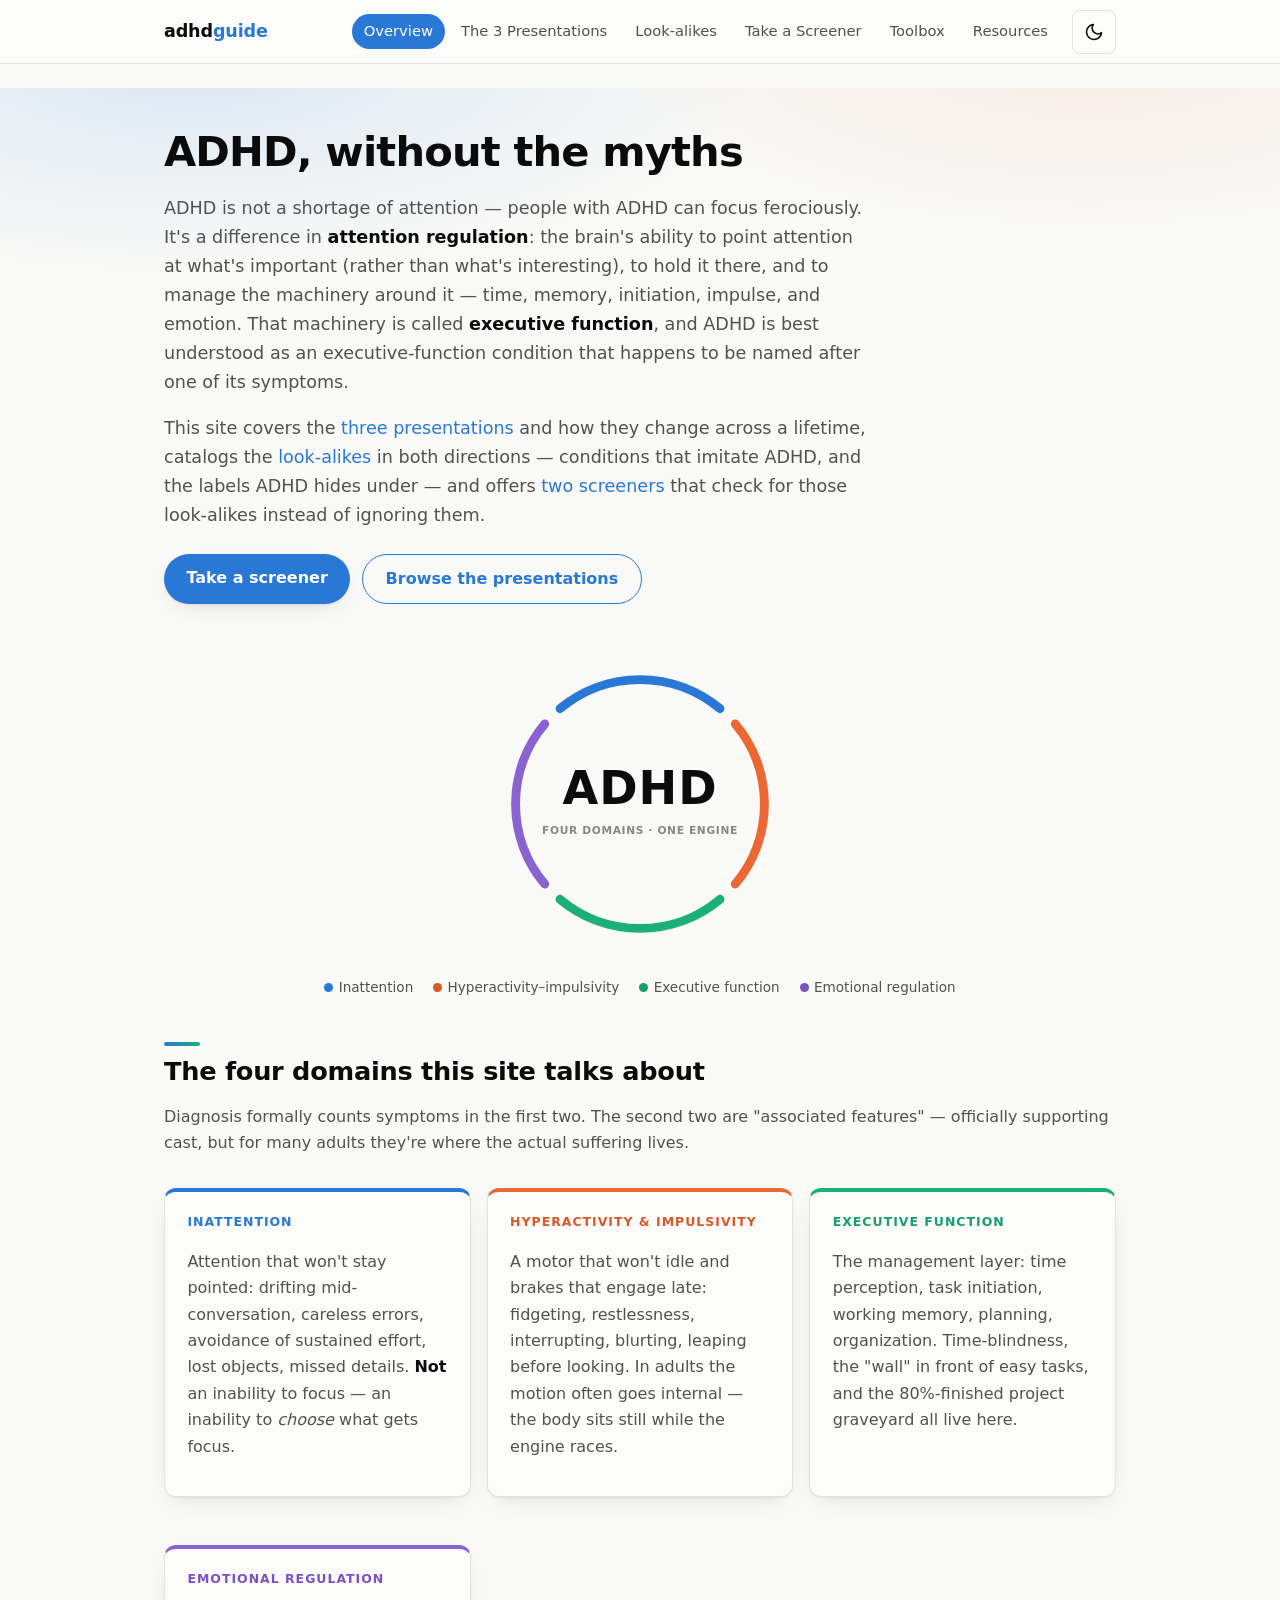
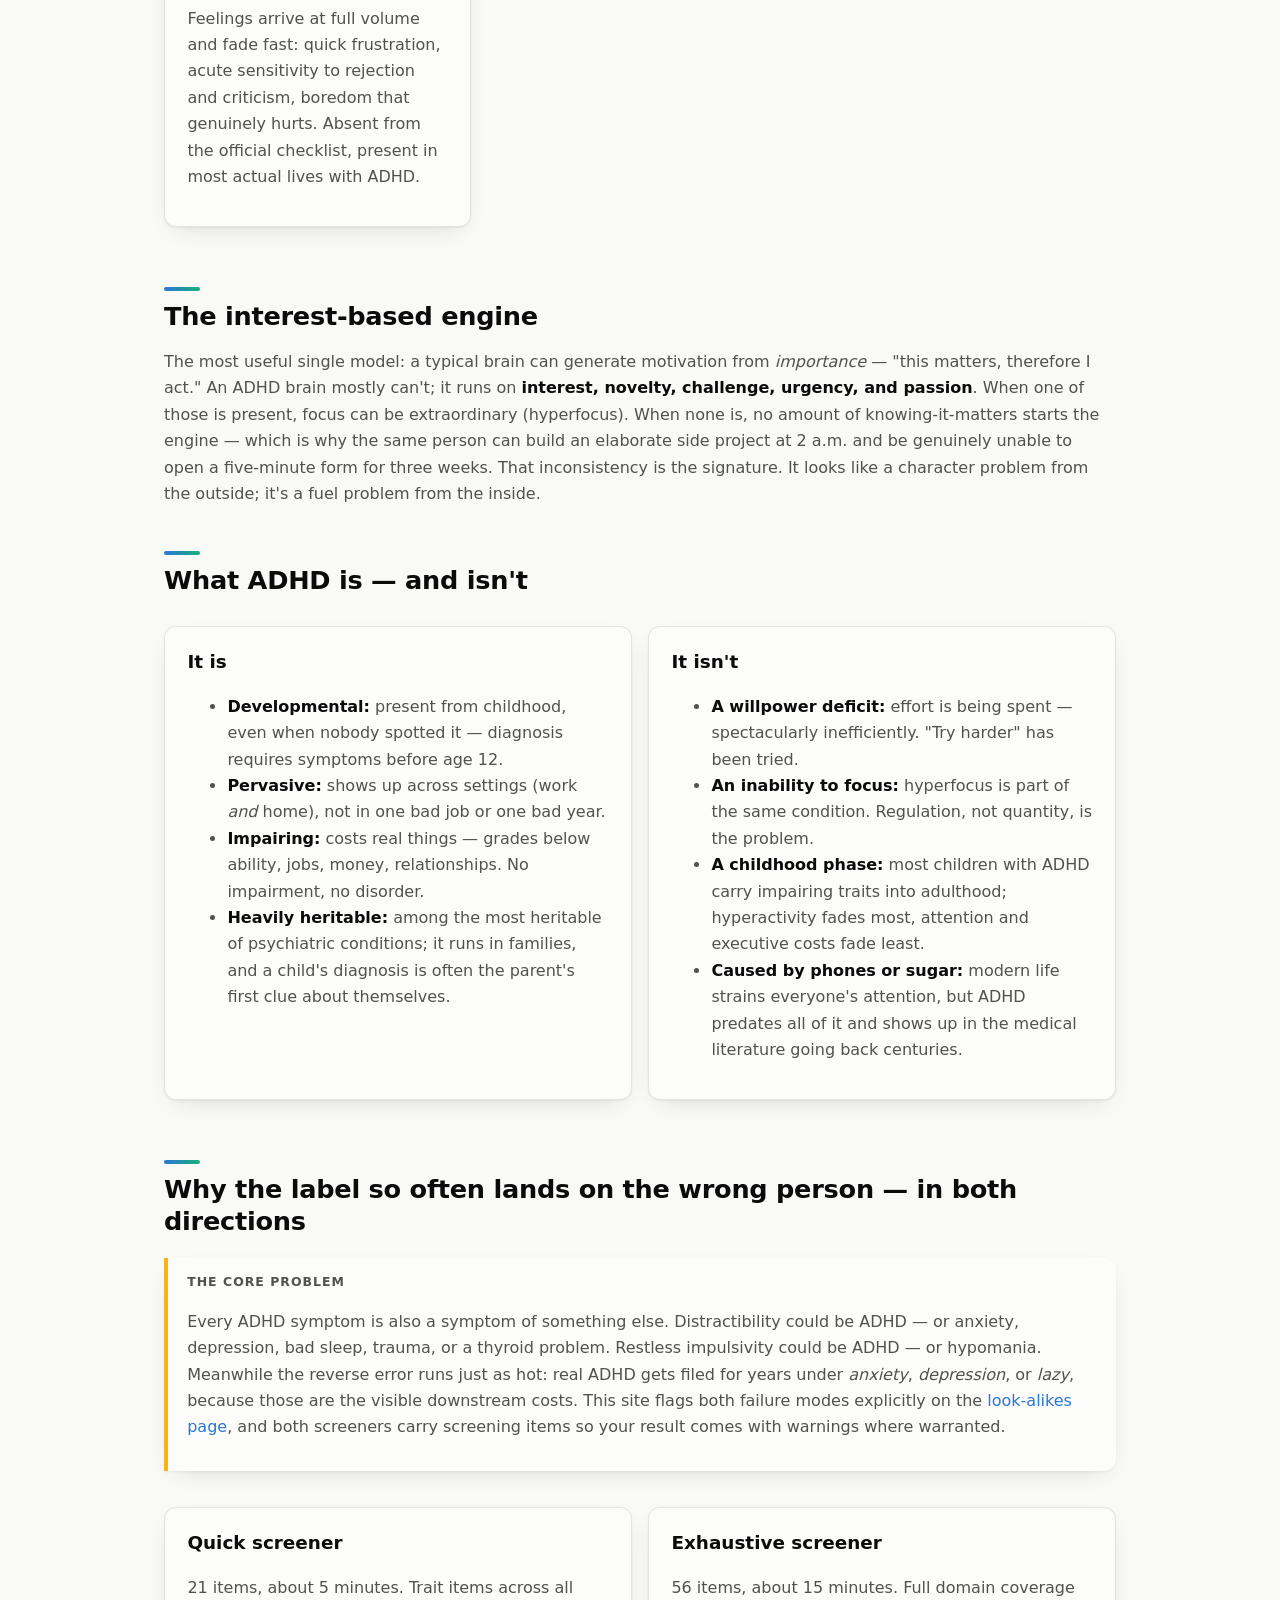
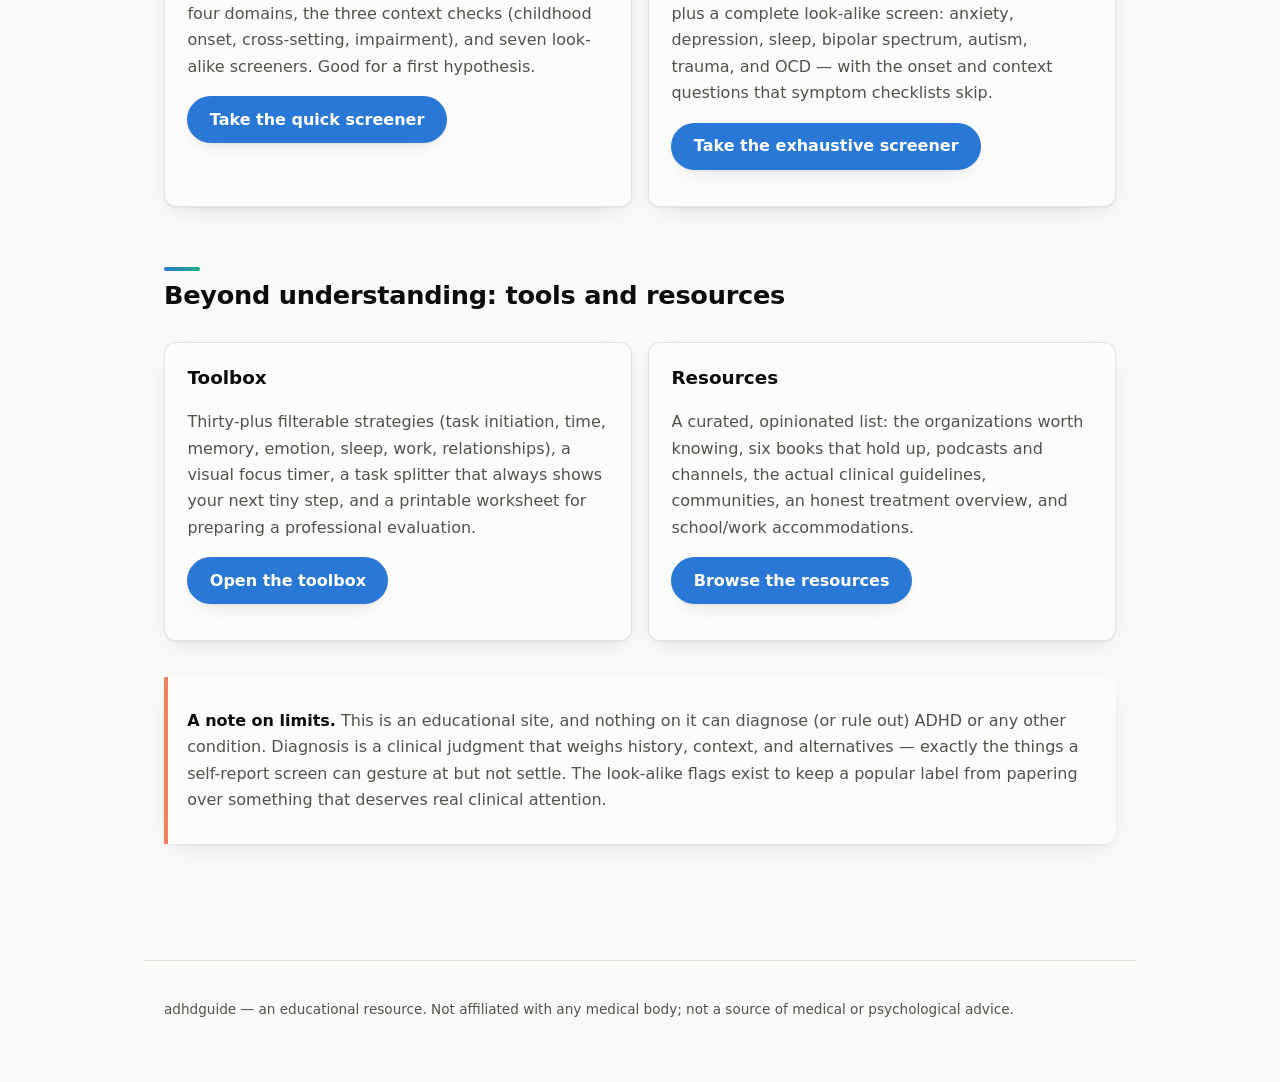
==== commit c503cb97: "Add Toolbox and Resources pages; audit screener questions Toolbox (new page, all client-side): - Fil" ====
--- a/adhd-site/index.html
+++ b/adhd-site/index.html
@@ -22,6 +22,8 @@
         <a href="presentations.html">The 3 Presentations</a>
         <a href="lookalikes.html">Look-alikes</a>
         <a href="screeners.html">Take a Screener</a>
+        <a href="toolbox.html">Toolbox</a>
+        <a href="resources.html">Resources</a>
       </nav>
       <button class="theme-toggle" type="button" aria-pressed="false" aria-label="Toggle dark mode">
         <svg class="moon" viewBox="0 0 24 24" fill="none" stroke="currentColor" stroke-width="2" stroke-linecap="round" stroke-linejoin="round" aria-hidden="true"><path d="M21 12.8A9 9 0 1 1 11.2 3a7 7 0 0 0 9.8 9.8Z"/></svg>
@@ -171,6 +173,24 @@
       </div>
     </div>
 
+    <h2>Beyond understanding: tools and resources</h2>
+    <div class="grid cols-2">
+      <div class="card hoverable">
+        <h3 style="margin-top:0">Toolbox</h3>
+        <p>Thirty-plus filterable strategies (task initiation, time, memory, emotion, sleep, work,
+        relationships), a visual focus timer, a task splitter that always shows your next tiny
+        step, and a printable worksheet for preparing a professional evaluation.</p>
+        <p><a class="btn" href="toolbox.html">Open the toolbox</a></p>
+      </div>
+      <div class="card hoverable">
+        <h3 style="margin-top:0">Resources</h3>
+        <p>A curated, opinionated list: the organizations worth knowing, six books that hold up,
+        podcasts and channels, the actual clinical guidelines, communities, an honest treatment
+        overview, and school/work accommodations.</p>
+        <p><a class="btn" href="resources.html">Browse the resources</a></p>
+      </div>
+    </div>
+
     <div class="callout caution">
       <p><strong>A note on limits.</strong> This is an educational site, and nothing on it can
       diagnose (or rule out) ADHD or any other condition. Diagnosis is a clinical judgment that
--- a/adhd-site/css/style.css
+++ b/adhd-site/css/style.css
@@ -373,6 +373,96 @@
 .result-flag { margin-top: 1rem; }
 .result-flag h4 { margin: 0 0 0.35rem; }
 
+/* ---------- Toolbox: strategy library ---------- */
+.chip-row { display: flex; flex-wrap: wrap; gap: 0.5rem; margin: 1rem 0 0.75rem; }
+.chip {
+  font: inherit; font-size: 0.85rem; font-weight: 600; cursor: pointer;
+  padding: 0.3rem 0.9rem; border-radius: 999px;
+  border: 1px solid var(--border); background: var(--surface); color: var(--ink-2);
+  box-shadow: var(--shadow);
+  transition: border-color 0.12s ease, background 0.12s ease;
+}
+.chip:hover { border-color: var(--accent); color: var(--ink); }
+.chip.sel { background: var(--accent); border-color: var(--accent); color: #fff; }
+.tool-search {
+  width: 100%; font: inherit;
+  padding: 0.6rem 0.9rem; margin: 0.25rem 0 0.5rem;
+  border: 1px solid var(--border); border-radius: var(--radius);
+  background: var(--surface); color: var(--ink);
+}
+.tool-search::placeholder { color: var(--muted); }
+.strategy-count { color: var(--muted); font-size: 0.85rem; margin: 0.25rem 0 0; }
+
+/* ---------- Toolbox: focus timer ---------- */
+.timer-wrap { display: flex; flex-wrap: wrap; gap: 1.5rem 2.5rem; align-items: center; }
+.timer-ring { position: relative; width: 220px; height: 220px; flex: none; }
+.timer-ring svg { display: block; transform: rotate(-90deg); }
+.timer-ring .track { stroke: var(--hairline); }
+.timer-ring .fill { stroke: var(--accent); transition: stroke-dashoffset 0.25s linear; }
+.timer-ring.done .fill { stroke: var(--d-ef); }
+.timer-label {
+  position: absolute; inset: 0;
+  display: flex; flex-direction: column; align-items: center; justify-content: center;
+  font-variant-numeric: tabular-nums;
+}
+.timer-label b { font-size: 2.6rem; line-height: 1.1; color: var(--ink); }
+.timer-label span { color: var(--muted); font-size: 0.85rem; }
+.timer-controls { flex: 1 1 16rem; min-width: 0; }
+.timer-controls .row { display: flex; flex-wrap: wrap; gap: 0.5rem; margin: 0.75rem 0; align-items: center; }
+.timer-controls input[type="number"] {
+  font: inherit; width: 5.5rem;
+  padding: 0.45rem 0.6rem;
+  border: 1px solid var(--border); border-radius: 8px;
+  background: var(--surface); color: var(--ink);
+}
+
+/* ---------- Toolbox: task splitter ---------- */
+.step-input-row { display: flex; gap: 0.5rem; margin: 0.75rem 0; }
+.step-input-row input {
+  flex: 1; min-width: 0; font: inherit;
+  padding: 0.6rem 0.9rem;
+  border: 1px solid var(--border); border-radius: var(--radius);
+  background: var(--surface); color: var(--ink);
+}
+.step-list { list-style: none; padding: 0; margin: 0.75rem 0; }
+.step-list li {
+  display: flex; align-items: center; gap: 0.65rem;
+  padding: 0.5rem 0.25rem; border-bottom: 1px solid var(--hairline);
+}
+.step-list li:last-child { border-bottom: none; }
+.step-list input[type="checkbox"] { width: 1.15rem; height: 1.15rem; flex: none; accent-color: var(--accent); }
+.step-list .txt { flex: 1; min-width: 0; color: var(--ink); overflow-wrap: anywhere; }
+.step-list li.done .txt { color: var(--muted); text-decoration: line-through; }
+.step-list li.next { background: color-mix(in srgb, var(--accent) 7%, transparent); border-radius: 8px; }
+.step-list .next-tag { flex: none; font-size: 0.72rem; font-weight: 700; letter-spacing: 0.06em; text-transform: uppercase; color: var(--accent); }
+.step-list .del {
+  flex: none; font: inherit; line-height: 1; cursor: pointer;
+  background: none; border: none; color: var(--muted);
+  padding: 0.25rem 0.4rem; border-radius: 6px;
+}
+.step-list .del:hover { color: var(--serious); background: var(--page); }
+
+/* ---------- Toolbox: evaluation-prep worksheet ---------- */
+.prep-list { list-style: none; padding: 0; margin: 0.5rem 0; }
+.prep-list li { padding: 0.3rem 0; }
+.prep-list label { display: flex; gap: 0.6rem; align-items: baseline; color: var(--ink-2); cursor: pointer; }
+.prep-list input[type="checkbox"] { width: 1.05rem; height: 1.05rem; flex: none; position: relative; top: 0.15rem; accent-color: var(--accent); }
+.prep-notes {
+  width: 100%; min-height: 6rem; resize: vertical; font: inherit;
+  padding: 0.6rem 0.9rem;
+  border: 1px solid var(--border); border-radius: var(--radius);
+  background: var(--surface); color: var(--ink);
+}
+
+/* Print: only the evaluation-prep worksheet, on white, with visible checkboxes */
+@media print {
+  body.print-eval { background: #fff; }
+  body.print-eval header.site, body.print-eval footer.site { display: none !important; }
+  body.print-eval main > *:not(#eval-prep) { display: none !important; }
+  body.print-eval #eval-prep .no-print { display: none !important; }
+  body.print-eval #eval-prep.card { box-shadow: none; border: none; padding: 0; }
+}
+
 footer.site {
   border-top: 1px solid var(--hairline);
   color: var(--muted); font-size: 0.85rem;
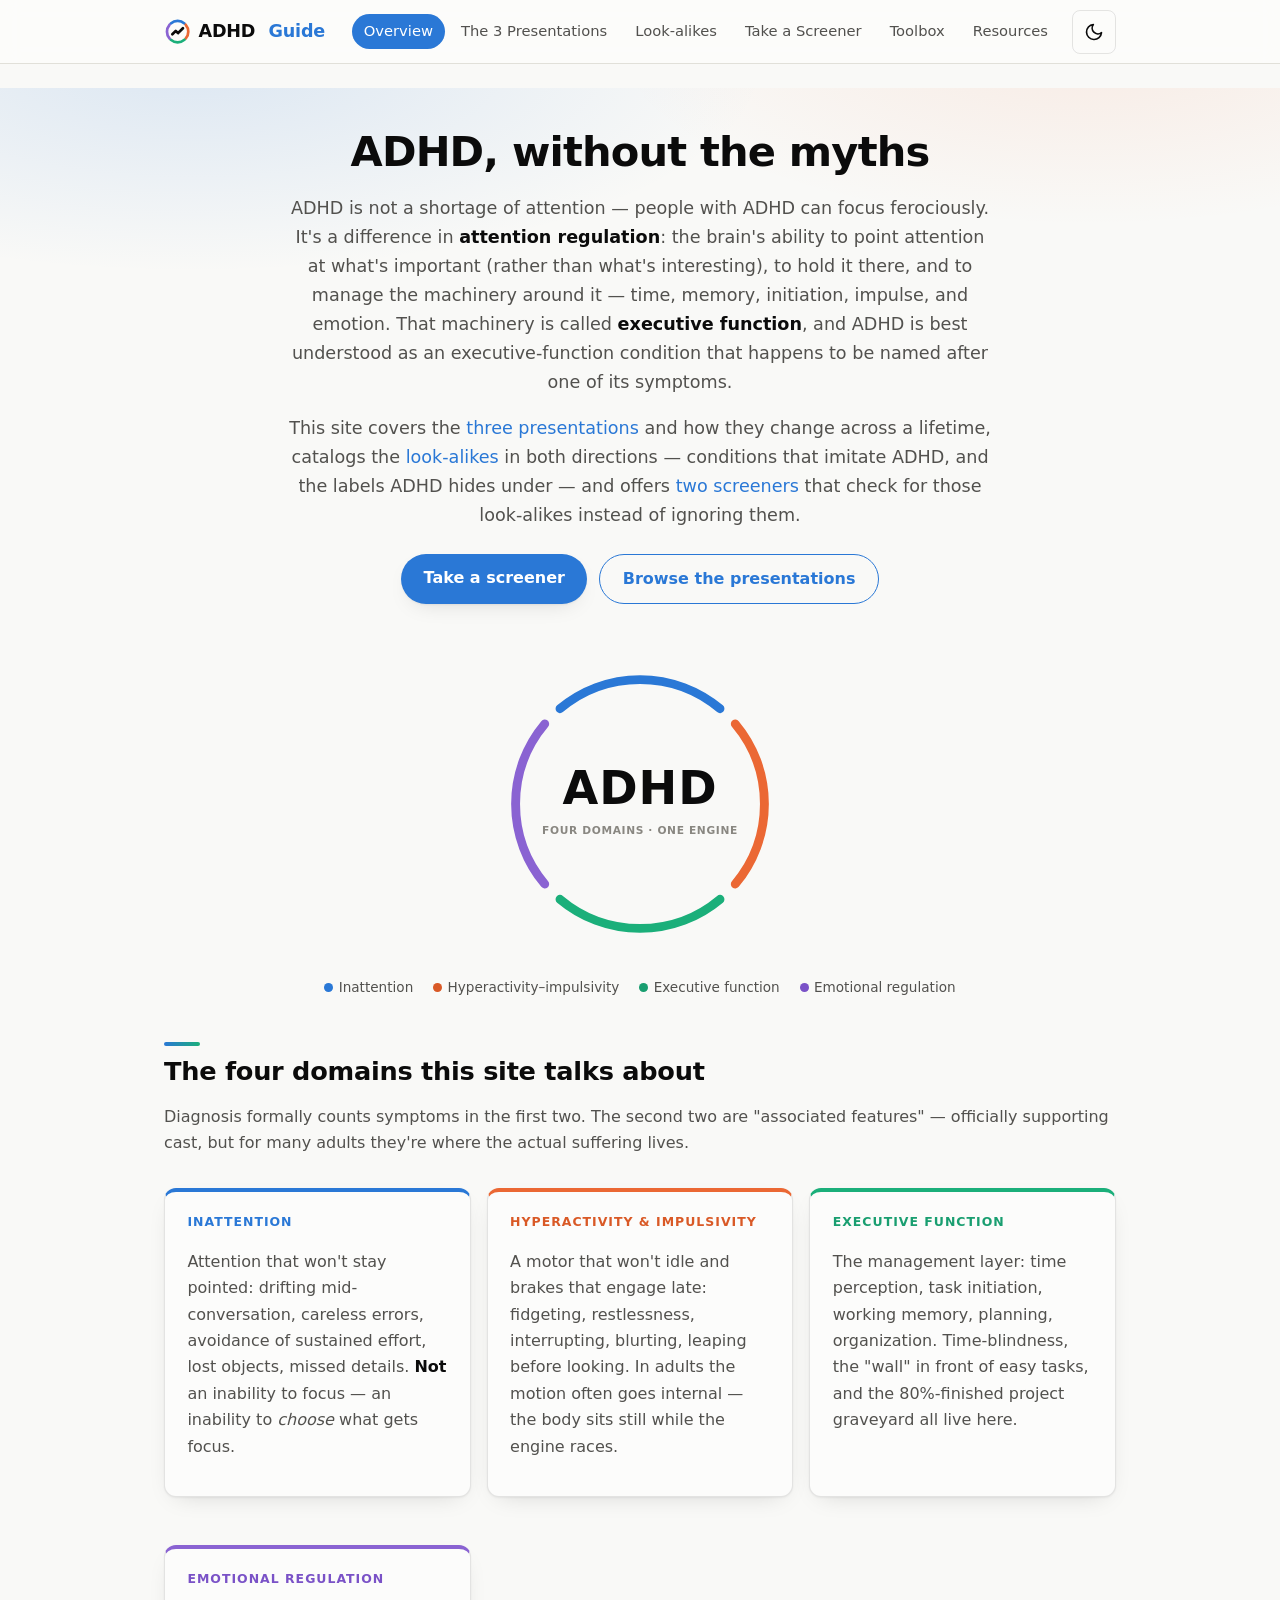
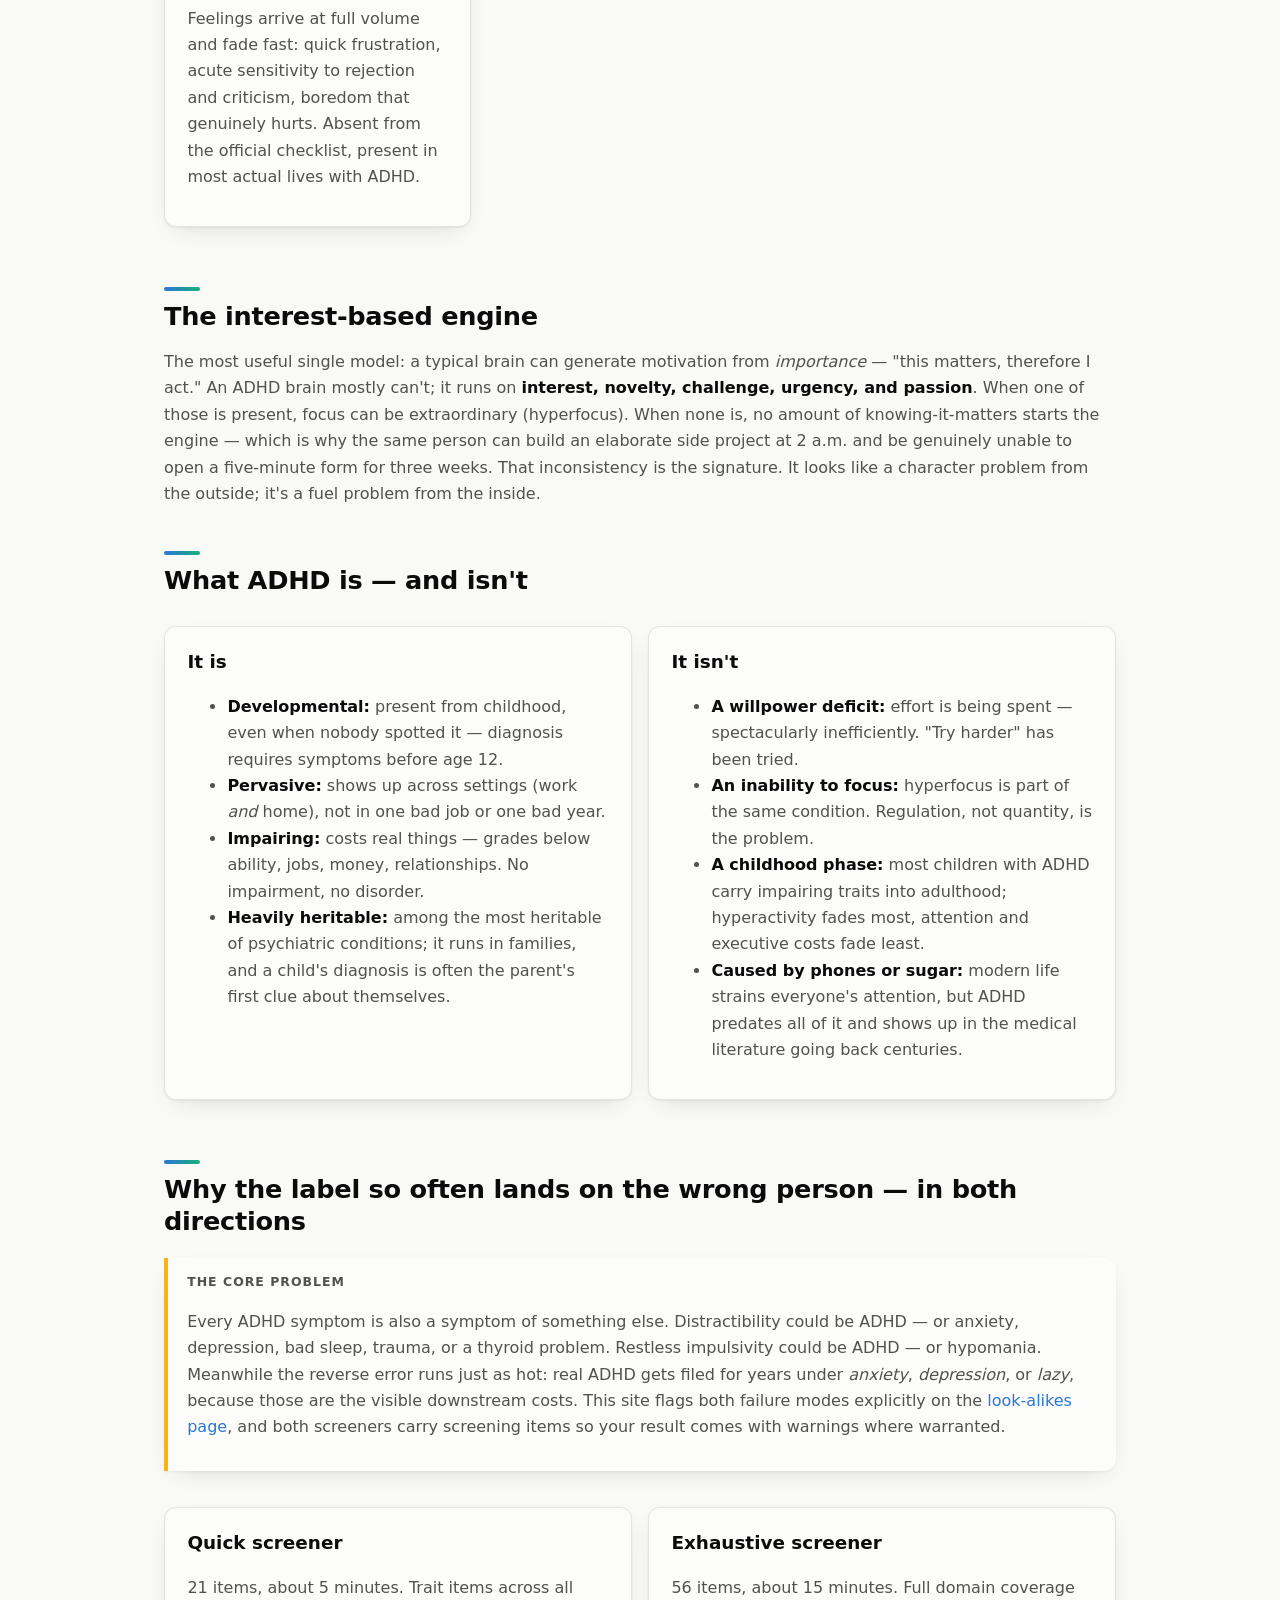
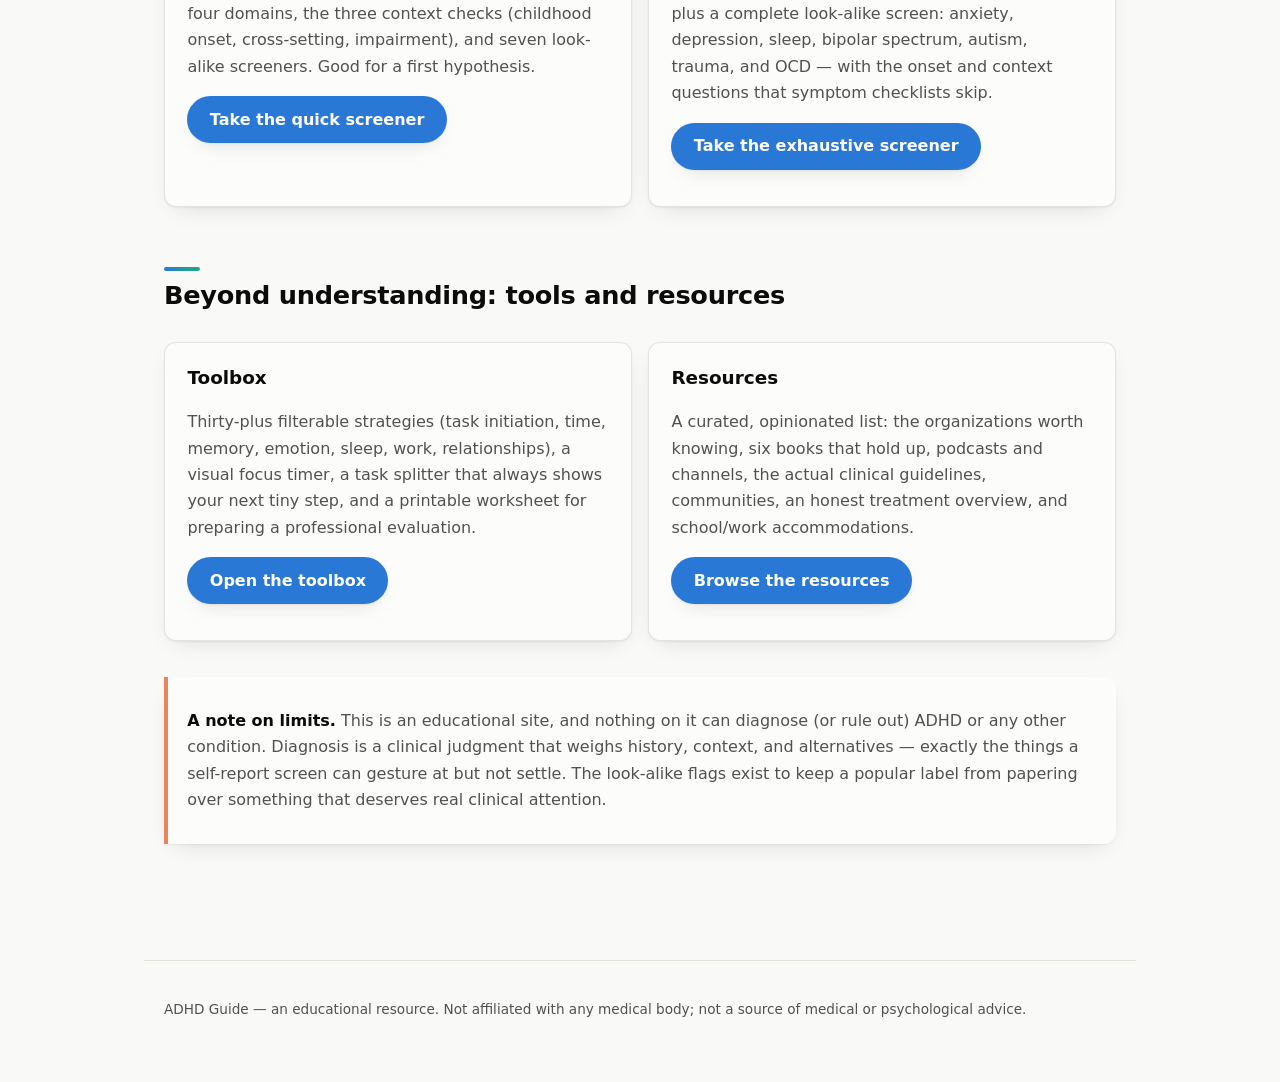
==== commit 617f7064: "Use the new ADHD Guide logo across the site - Header brand is now the four-color ring mark next to a" ====
--- a/adhd-site/index.html
+++ b/adhd-site/index.html
@@ -3,10 +3,24 @@
 <head>
   <meta charset="utf-8">
   <meta name="viewport" content="width=device-width, initial-scale=1">
-  <title>ADHD — Presentations, Look-alikes &amp; Honest Screening</title>
+  <title>ADHD Guide — Presentations, Look-alikes &amp; Honest Screening</title>
   <meta name="description" content="A guide to ADHD's three presentations, executive function, and emotional regulation — with an honest look at the conditions that imitate ADHD (and the labels ADHD hides under) and two screeners that check for them.">
-  <link rel="icon" href="data:image/svg+xml,%3Csvg xmlns='http://www.w3.org/2000/svg' viewBox='0 0 100 100'%3E%3Ccircle cx='50' cy='50' r='44' fill='none' stroke='%232a78d6' stroke-width='7'/%3E%3Cpath d='M24 62 L42 44 L54 56 L78 32' fill='none' stroke='%23eb6834' stroke-width='7' stroke-linecap='round' stroke-linejoin='round'/%3E%3C/svg%3E">
+  <link rel="icon" href="data:image/svg+xml,%3Csvg xmlns='http://www.w3.org/2000/svg' viewBox='0 0 100 100' fill='none'%3E%3Cpath d='M24.9 20.1A39 39 0 0 1 75.1 20.1' stroke='%232a78d6' stroke-width='9' stroke-linecap='round'/%3E%3Cpath d='M79.9 24.9A39 39 0 0 1 79.9 75.1' stroke='%23eb6834' stroke-width='9' stroke-linecap='round'/%3E%3Cpath d='M75.1 79.9A39 39 0 0 1 24.9 79.9' stroke='%231baf7a' stroke-width='9' stroke-linecap='round'/%3E%3Cpath d='M20.1 75.1A39 39 0 0 1 20.1 24.9' stroke='%238a63d2' stroke-width='9' stroke-linecap='round'/%3E%3Cpath d='M30.6 59.7 43.1 47.2 51.4 55.6 69.4 37.5' stroke='%230b0b0b' stroke-width='9' stroke-linecap='round' stroke-linejoin='round'/%3E%3C/svg%3E">
   <meta name="theme-color" content="#f9f9f7">
+  <link rel="apple-touch-icon" href="assets/icon-180.png">
+  <meta property="og:type" content="website">
+  <meta property="og:site_name" content="ADHD Guide">
+  <meta property="og:title" content="ADHD Guide">
+  <meta property="og:description" content="A guide to ADHD's three presentations, executive function, and emotional regulation — with an honest look at the conditions that imitate ADHD (and the labels ADHD hides under) and two screeners that check for them.">
+  <meta property="og:url" content="https://www.adhdofficial.com/adhd-site/index.html">
+  <meta property="og:image" content="https://www.adhdofficial.com/adhd-site/assets/social-card.png">
+  <meta property="og:image:width" content="1200">
+  <meta property="og:image:height" content="630">
+  <meta property="og:image:alt" content="ADHD Guide logo — a four-color ring around a rising zigzag line">
+  <meta name="twitter:card" content="summary_large_image">
+  <meta name="twitter:title" content="ADHD Guide">
+  <meta name="twitter:description" content="A guide to ADHD's three presentations, executive function, and emotional regulation — with an honest look at the conditions that imitate ADHD (and the labels ADHD hides under) and two screeners that check for them.">
+  <meta name="twitter:image" content="https://www.adhdofficial.com/adhd-site/assets/social-card.png">
   <script>
     /* Restore the saved theme before first paint; light stays the default. */
     try { if (localStorage.getItem("theme") === "dark") document.documentElement.dataset.theme = "dark"; } catch (e) {}
@@ -16,7 +30,7 @@
 <body>
   <header class="site">
     <div class="bar">
-      <a class="brand" href="index.html">adhd<span>guide</span></a>
+      <a class="brand" href="index.html"><svg class="logo" viewBox="0 0 100 100" fill="none" aria-hidden="true"><path d="M24.9 20.1A39 39 0 0 1 75.1 20.1" stroke="#2a78d6" stroke-width="10" stroke-linecap="round"/><path d="M79.9 24.9A39 39 0 0 1 79.9 75.1" stroke="#eb6834" stroke-width="10" stroke-linecap="round"/><path d="M75.1 79.9A39 39 0 0 1 24.9 79.9" stroke="#1baf7a" stroke-width="10" stroke-linecap="round"/><path d="M20.1 75.1A39 39 0 0 1 20.1 24.9" stroke="#8a63d2" stroke-width="10" stroke-linecap="round"/><path d="M30.6 59.7 43.1 47.2 51.4 55.6 69.4 37.5" stroke="currentColor" stroke-width="10" stroke-linecap="round" stroke-linejoin="round"/></svg>ADHD&nbsp;<span>Guide</span></a>
       <nav class="main" id="site-nav" aria-label="Main">
         <a href="index.html" aria-current="page">Overview</a>
         <a href="presentations.html">The 3 Presentations</a>
@@ -201,7 +215,7 @@
   </main>
 
   <footer class="site">
-    <p>adhdguide — an educational resource. Not affiliated with any medical body; not a source of
+    <p>ADHD Guide — an educational resource. Not affiliated with any medical body; not a source of
     medical or psychological advice.</p>
   </footer>
 
--- a/adhd-site/css/style.css
+++ b/adhd-site/css/style.css
@@ -104,9 +104,13 @@
   display: flex; align-items: center; gap: 0.75rem;
   padding: 0.6rem 1.25rem;
 }
-.brand { font-weight: 800; color: var(--ink); font-size: 1.1rem; letter-spacing: -0.01em; flex: none; }
+.brand {
+  display: inline-flex; align-items: center; gap: 0.45rem;
+  font-weight: 800; color: var(--ink); font-size: 1.1rem; letter-spacing: -0.01em; flex: none;
+}
 .brand span { color: var(--accent); }
 .brand:hover { text-decoration: none; }
+.brand .logo { width: 1.55em; height: 1.55em; flex: none; }
 nav.main {
   display: flex; gap: 0.25rem; margin-left: auto;
   overflow-x: auto; white-space: nowrap;
@@ -178,9 +182,10 @@
     radial-gradient(60rem 22rem at 15% -5%, color-mix(in srgb, var(--d-ia) 14%, transparent), transparent 60%),
     radial-gradient(50rem 20rem at 85% -10%, color-mix(in srgb, var(--d-hi) 10%, transparent), transparent 60%);
 }
+.hero { text-align: center; }
 .hero h1 { margin-top: 0; }
-.hero .lede { font-size: 1.1rem; max-width: 44rem; }
-.cta-row { display: flex; gap: 0.75rem; flex-wrap: wrap; margin: 1.5rem 0 0.5rem; }
+.hero .lede { font-size: 1.1rem; max-width: 44rem; margin-left: auto; margin-right: auto; }
+.cta-row { display: flex; gap: 0.75rem; flex-wrap: wrap; justify-content: center; margin: 1.5rem 0 0.5rem; }
 
 /* ---------- Cards & layout ---------- */
 .card {
